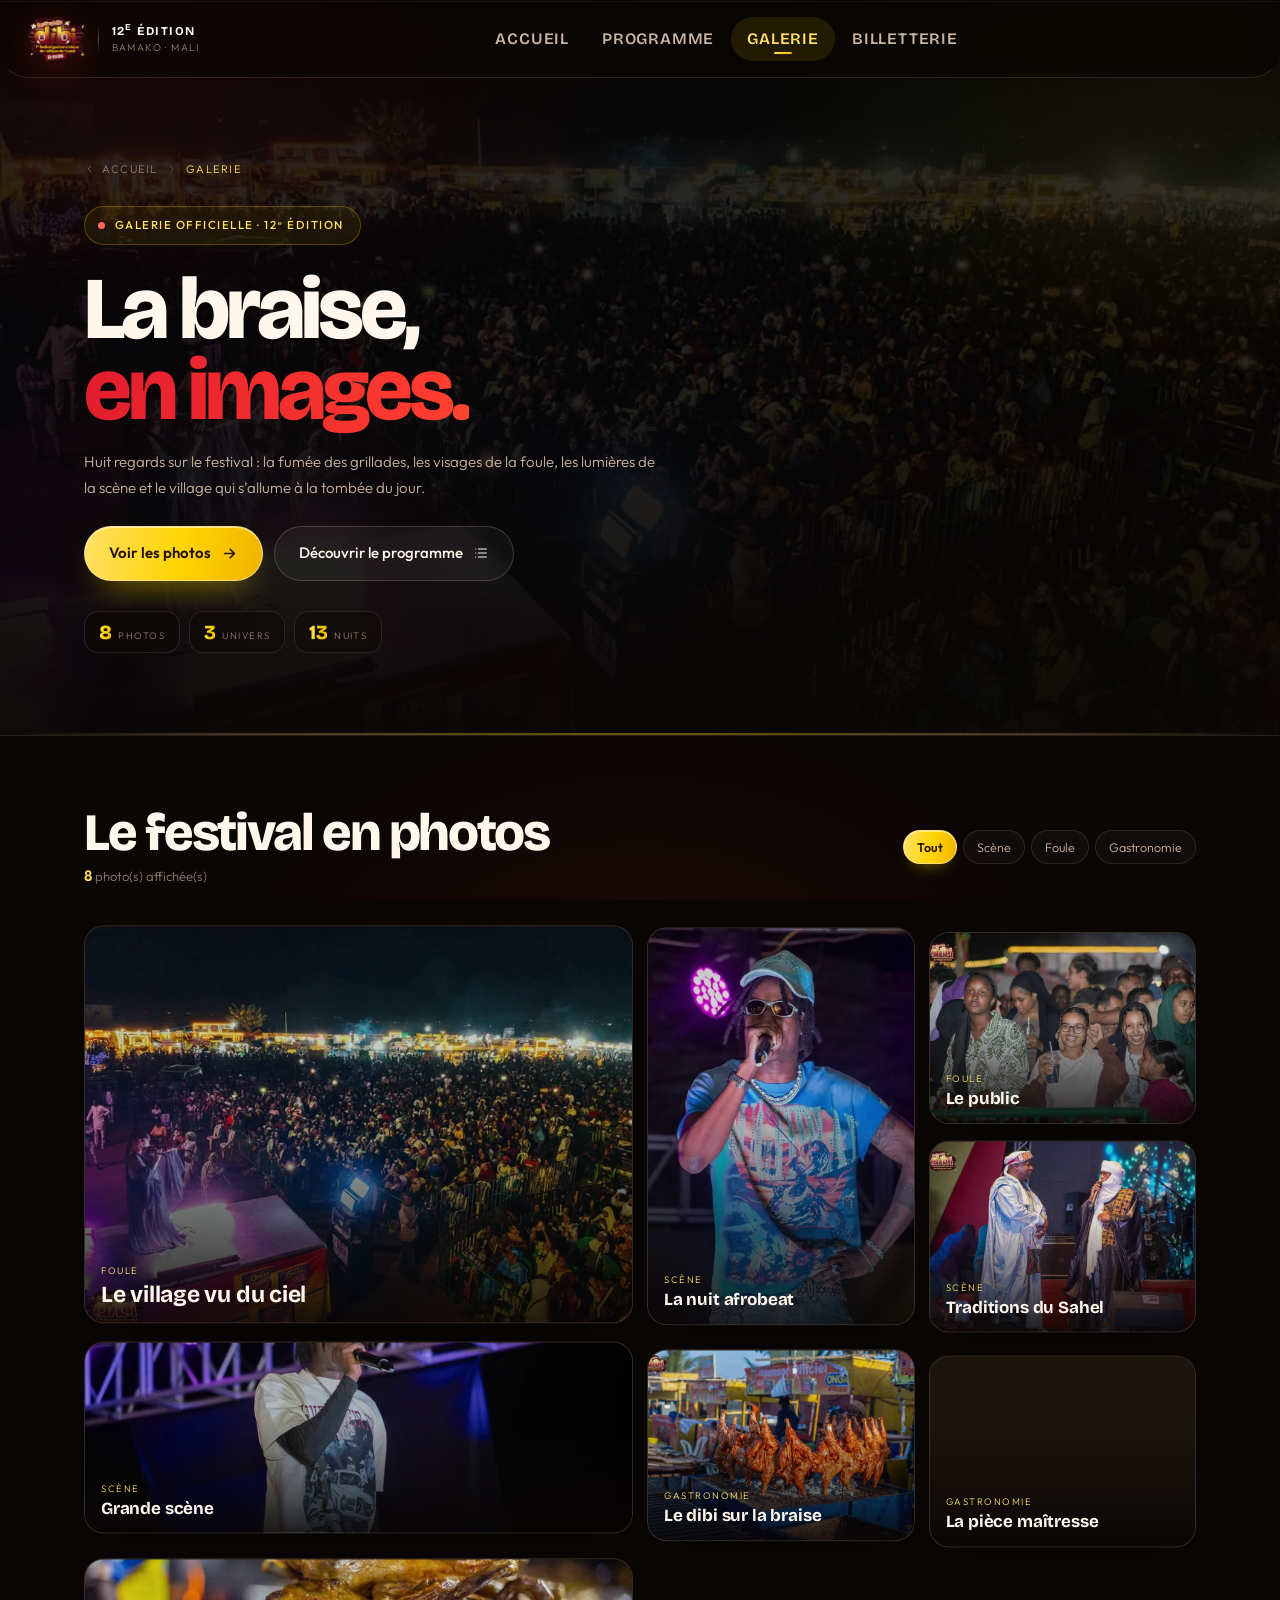
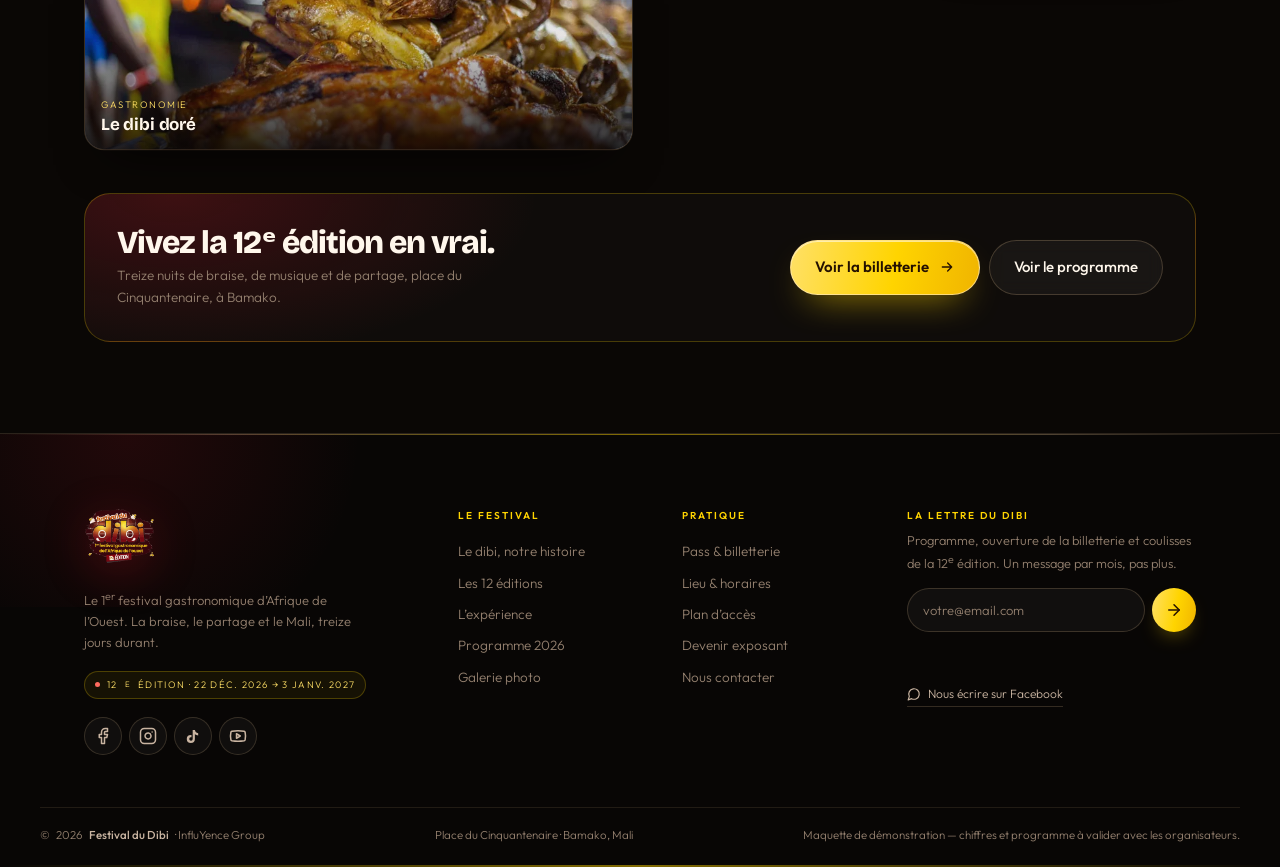
==== galerie.html @ 3b616dae "Structure a la racine pour GitHub Pages, suppression du Python et du code mort" ====
<!DOCTYPE html>
<html lang="fr">
<head>
<meta charset="utf-8">
<meta name="viewport" content="width=device-width, initial-scale=1, viewport-fit=cover">
<title>Galerie — Festival du Dibi · 12ᵉ édition</title>
<meta name="description" content="La galerie photo du Festival du Dibi : la braise, les grilladiers, la foule et les nuits de concert à Bamako.">
<meta name="theme-color" content="#0A0705">
<meta name="color-scheme" content="dark">
<meta name="apple-mobile-web-app-capable" content="yes">
<meta name="apple-mobile-web-app-status-bar-style" content="black-translucent">
<meta name="apple-mobile-web-app-title" content="Festi Dibi">

<script>document.documentElement.classList.add("js");</script>

<link rel="manifest" href="manifest.webmanifest">
<link rel="icon" href="assets/logo-mark.png" type="image/png">
<link rel="apple-touch-icon" href="assets/apple-touch-icon.png">

<meta property="og:type" content="website">
<meta property="og:title" content="Galerie — Festival du Dibi">
<meta property="og:description" content="Huit regards sur la braise, la foule et les nuits du Festival du Dibi.">
<meta property="og:image" content="assets/photos/og-festival.jpg">
<meta property="og:image:width" content="1200">
<meta property="og:image:height" content="630">
<meta name="twitter:card" content="summary_large_image">

<link rel="preconnect" href="https://fonts.googleapis.com">
<link rel="preconnect" href="https://fonts.gstatic.com" crossorigin>
<link href="https://fonts.googleapis.com/css2?family=Bricolage+Grotesque:opsz,wght@12..96,400;12..96,600;12..96,700;12..96,800&family=Outfit:wght@300;400;500;600&display=swap" rel="stylesheet">

<link rel="preload" as="image" href="assets/photos/aerial-1600.webp" imagesrcset="assets/photos/aerial-800.webp 800w, assets/photos/aerial-1600.webp 1600w" imagesizes="100vw">

<link rel="stylesheet" href="css/styles.css">
<link rel="stylesheet" href="css/header.css">
<link rel="stylesheet" href="css/pages.css">
</head>
<body>

<a class="skip" href="#galerie">Aller à la galerie</a>

<main id="contenu">

<!-- ============================== EN-TÊTE ============================== -->
<section class="page-hero" aria-labelledby="pageTitle">
  <div class="page-hero__bg" aria-hidden="true">
    <img src="assets/photos/aerial-1600.webp"
         srcset="assets/photos/aerial-800.webp 800w, assets/photos/aerial-1600.webp 1600w"
         sizes="100vw" width="1600" height="1066" alt="" fetchpriority="high" decoding="async">
  </div>

  <div class="wrap">
    <div class="page-hero__inner">
      <nav class="crumbs" aria-label="Fil d’Ariane">
        <a href="index.html">
          <svg width="12" height="12" viewBox="0 0 24 24" fill="none" aria-hidden="true"><path d="m14 6-6 6 6 6" stroke="currentColor" stroke-width="2" stroke-linecap="round" stroke-linejoin="round"/></svg>
          Accueil
        </a>
        <svg width="10" height="10" viewBox="0 0 24 24" fill="none" aria-hidden="true"><path d="m9 6 6 6-6 6" stroke="currentColor" stroke-width="2" stroke-linecap="round" stroke-linejoin="round"/></svg>
        <span aria-current="page">Galerie</span>
      </nav>

      <p class="chip" data-hero><span class="chip__dot"></span>Galerie officielle · 12ᵉ édition</p>

      <h1 class="page-title" id="pageTitle" data-hero>
        La braise,<br><span class="grad">en images.</span>
      </h1>

      <p class="page-lede" data-hero>
        Huit regards sur le festival : la fumée des grillades, les visages de la foule,
        les lumières de la scène et le village qui s’allume à la tombée du jour.
      </p>

      <div class="page-hero__actions" data-hero>
        <a class="btn btn--primary" href="#galerie">
          Voir les photos
          <svg class="arrow" width="17" height="17" viewBox="0 0 24 24" fill="none" aria-hidden="true"><path d="M5 12h14M13 6l6 6-6 6" stroke="currentColor" stroke-width="2.2" stroke-linecap="round" stroke-linejoin="round"/></svg>
        </a>
        <a class="btn btn--ghost" href="lineup.html">
          Découvrir le programme
          <svg width="16" height="16" viewBox="0 0 24 24" fill="none" aria-hidden="true"><path d="M8 6h12M8 12h12M8 18h12M4 6h.01M4 12h.01M4 18h.01" stroke="currentColor" stroke-width="1.8" stroke-linecap="round"/></svg>
        </a>
      </div>

      <div class="facts" data-hero>
        <span class="fact"><b>8</b><span>photos</span></span>
        <span class="fact"><b>3</b><span>univers</span></span>
        <span class="fact"><b>13</b><span>nuits</span></span>
      </div>
    </div>
  </div>
</section>

<!-- =============================== GALERIE ============================== -->
<section class="gallery-section" id="galerie" aria-labelledby="galleryTitle">
  <div class="wrap">
    <div class="gallery-toolbar">
      <div>
        <h2 class="h2" id="galleryTitle" style="margin-bottom:4px">Le festival en photos</h2>
        <p class="gallery-toolbar__count">
          <output data-gallery-count aria-live="polite">8</output> photo(s) affichée(s)
        </p>
      </div>

      <div class="flt__row" role="group" aria-label="Filtrer la galerie">
        <button class="fchip" type="button" data-gallery-filter="all" aria-pressed="true">Tout</button>
        <button class="fchip" type="button" data-gallery-filter="scene" aria-pressed="false">Scène</button>
        <button class="fchip" type="button" data-gallery-filter="foule" aria-pressed="false">Foule</button>
        <button class="fchip" type="button" data-gallery-filter="gastronomie" aria-pressed="false">Gastronomie</button>
      </div>
    </div>

    <div class="gallery-grid" data-stagger>

      <figure class="shot shot--big" data-gallery-item data-cat="foule" data-stagger-item>
        <button class="shot__btn" type="button" data-lightbox
                data-full="assets/photos/aerial-1600.webp"
                data-title="Le village vu du ciel" data-cat="Foule">
          <img src="assets/photos/aerial-800.webp"
               srcset="assets/photos/aerial-800.webp 800w, assets/photos/aerial-1600.webp 1600w"
               sizes="(max-width: 760px) 92vw, (max-width: 1080px) 62vw, 48vw"
               width="1600" height="1066" alt="Vue aérienne du village du Festival du Dibi, la nuit"
               loading="lazy" decoding="async">
          <span class="shot__overlay"></span>
          <span class="shot__zoom"><svg width="15" height="15" viewBox="0 0 24 24" fill="none" aria-hidden="true"><path d="M14 4h6v6M20 4l-7 7M10 20H4v-6M4 20l7-7" stroke="currentColor" stroke-width="1.8" stroke-linecap="round"/></svg></span>
          <span class="shot__cap"><span>Foule</span><b>Le village vu du ciel</b></span>
        </button>
      </figure>

      <figure class="shot shot--tall" data-gallery-item data-cat="scene" data-stagger-item>
        <button class="shot__btn" type="button" data-lightbox
                data-full="assets/photos/singer-blue-1600.webp"
                data-title="La nuit afrobeat" data-cat="Scène">
          <img src="assets/photos/singer-blue-800.webp"
               srcset="assets/photos/singer-blue-800.webp 800w, assets/photos/singer-blue-1600.webp 1600w"
               sizes="(max-width: 760px) 46vw, (max-width: 1080px) 31vw, 24vw"
               width="1600" height="1066" alt="Un chanteur sur la scène du festival, éclairage bleu"
               loading="lazy" decoding="async">
          <span class="shot__overlay"></span>
          <span class="shot__zoom"><svg width="15" height="15" viewBox="0 0 24 24" fill="none" aria-hidden="true"><path d="M14 4h6v6M20 4l-7 7M10 20H4v-6M4 20l7-7" stroke="currentColor" stroke-width="1.8" stroke-linecap="round"/></svg></span>
          <span class="shot__cap"><span>Scène</span><b>La nuit afrobeat</b></span>
        </button>
      </figure>

      <figure class="shot shot--wide" data-gallery-item data-cat="scene" data-stagger-item>
        <button class="shot__btn" type="button" data-lightbox
                data-full="assets/photos/singer-white-1600.webp"
                data-title="Grande scène" data-cat="Scène">
          <img src="assets/photos/singer-white-800.webp"
               srcset="assets/photos/singer-white-800.webp 800w, assets/photos/singer-white-1600.webp 1600w"
               sizes="(max-width: 760px) 46vw, (max-width: 1080px) 31vw, 24vw"
               width="1280" height="960" alt="Un artiste en concert sur la grande scène du festival"
               loading="lazy" decoding="async">
          <span class="shot__overlay"></span>
          <span class="shot__zoom"><svg width="15" height="15" viewBox="0 0 24 24" fill="none" aria-hidden="true"><path d="M14 4h6v6M20 4l-7 7M10 20H4v-6M4 20l7-7" stroke="currentColor" stroke-width="1.8" stroke-linecap="round"/></svg></span>
          <span class="shot__cap"><span>Scène</span><b>Grande scène</b></span>
        </button>
      </figure>

      <figure class="shot" data-gallery-item data-cat="foule" data-stagger-item>
        <button class="shot__btn" type="button" data-lightbox
                data-full="assets/photos/crowd-girls-1600.webp"
                data-title="Le public" data-cat="Foule">
          <img src="assets/photos/crowd-girls-800.webp"
               srcset="assets/photos/crowd-girls-800.webp 800w, assets/photos/crowd-girls-1600.webp 1600w"
               sizes="(max-width: 760px) 46vw, (max-width: 1080px) 31vw, 24vw"
               width="1600" height="1066" alt="Des festivalières souriantes dans la foule"
               loading="lazy" decoding="async">
          <span class="shot__overlay"></span>
          <span class="shot__zoom"><svg width="15" height="15" viewBox="0 0 24 24" fill="none" aria-hidden="true"><path d="M14 4h6v6M20 4l-7 7M10 20H4v-6M4 20l7-7" stroke="currentColor" stroke-width="1.8" stroke-linecap="round"/></svg></span>
          <span class="shot__cap"><span>Foule</span><b>Le public</b></span>
        </button>
      </figure>

      <figure class="shot" data-gallery-item data-cat="scene" data-stagger-item>
        <button class="shot__btn" type="button" data-lightbox
                data-full="assets/photos/stage-tradition-1600.webp"
                data-title="Traditions du Sahel" data-cat="Scène">
          <img src="assets/photos/stage-tradition-800.webp"
               srcset="assets/photos/stage-tradition-800.webp 800w, assets/photos/stage-tradition-1600.webp 1600w"
               sizes="(max-width: 760px) 46vw, (max-width: 1080px) 31vw, 24vw"
               width="1600" height="1066" alt="Deux hommes en tenue traditionnelle sur la scène"
               loading="lazy" decoding="async">
          <span class="shot__overlay"></span>
          <span class="shot__zoom"><svg width="15" height="15" viewBox="0 0 24 24" fill="none" aria-hidden="true"><path d="M14 4h6v6M20 4l-7 7M10 20H4v-6M4 20l7-7" stroke="currentColor" stroke-width="1.8" stroke-linecap="round"/></svg></span>
          <span class="shot__cap"><span>Scène</span><b>Traditions du Sahel</b></span>
        </button>
      </figure>

      <figure class="shot" data-gallery-item data-cat="gastronomie" data-stagger-item>
        <button class="shot__btn" type="button" data-lightbox
                data-full="assets/photos/grill-skewers-1600.webp"
                data-title="Le dibi sur la braise" data-cat="Gastronomie">
          <img src="assets/photos/grill-skewers-800.webp"
               srcset="assets/photos/grill-skewers-800.webp 800w, assets/photos/grill-skewers-1600.webp 1600w"
               sizes="(max-width: 760px) 46vw, (max-width: 1080px) 31vw, 24vw"
               width="1600" height="1066" alt="Dibi entier embroché et grillé sur la braise"
               loading="lazy" decoding="async">
          <span class="shot__overlay"></span>
          <span class="shot__zoom"><svg width="15" height="15" viewBox="0 0 24 24" fill="none" aria-hidden="true"><path d="M14 4h6v6M20 4l-7 7M10 20H4v-6M4 20l7-7" stroke="currentColor" stroke-width="1.8" stroke-linecap="round"/></svg></span>
          <span class="shot__cap"><span>Gastronomie</span><b>Le dibi sur la braise</b></span>
        </button>
      </figure>

      <figure class="shot shot--wide" data-gallery-item data-cat="gastronomie" data-stagger-item>
        <button class="shot__btn" type="button" data-lightbox
                data-full="assets/photos/grill-close-1600.webp"
                data-title="Le dibi doré" data-cat="Gastronomie">
          <img src="assets/photos/grill-close-800.webp"
               srcset="assets/photos/grill-close-800.webp 800w, assets/photos/grill-close-1600.webp 1600w"
               sizes="(max-width: 760px) 92vw, (max-width: 1080px) 62vw, 48vw"
               width="1600" height="1066" alt="Dibi grillé, doré et croustillant, découpé sur la braise"
               loading="lazy" decoding="async">
          <span class="shot__overlay"></span>
          <span class="shot__zoom"><svg width="15" height="15" viewBox="0 0 24 24" fill="none" aria-hidden="true"><path d="M14 4h6v6M20 4l-7 7M10 20H4v-6M4 20l7-7" stroke="currentColor" stroke-width="1.8" stroke-linecap="round"/></svg></span>
          <span class="shot__cap"><span>Gastronomie</span><b>Le dibi doré</b></span>
        </button>
      </figure>

      <figure class="shot" data-gallery-item data-cat="gastronomie" data-stagger-item>
        <button class="shot__btn" type="button" data-lightbox
                data-full="assets/photos/grill-stall-1600.webp"
                data-title="La pièce maîtresse" data-cat="Gastronomie">
          <img src="assets/photos/grill-stall-800.webp"
               srcset="assets/photos/grill-stall-800.webp 800w, assets/photos/grill-stall-1600.webp 1600w"
               sizes="(max-width: 760px) 46vw, (max-width: 1080px) 31vw, 24vw"
               width="1600" height="1066" alt="Une pièce de dibi décorée, présentée sous les projecteurs la nuit"
               loading="lazy" decoding="async">
          <span class="shot__overlay"></span>
          <span class="shot__zoom"><svg width="15" height="15" viewBox="0 0 24 24" fill="none" aria-hidden="true"><path d="M14 4h6v6M20 4l-7 7M10 20H4v-6M4 20l7-7" stroke="currentColor" stroke-width="1.8" stroke-linecap="round"/></svg></span>
          <span class="shot__cap"><span>Gastronomie</span><b>La pièce maîtresse</b></span>
        </button>
      </figure>

    </div>

    <div class="empty" data-gallery-empty hidden>
      <span class="empty__ico">
        <svg width="22" height="22" viewBox="0 0 24 24" fill="none" aria-hidden="true"><path d="M4 7h16v12H4V7Zm0 4 5-3 4 3 3-2 4 3" stroke="currentColor" stroke-width="1.7" stroke-linejoin="round"/><circle cx="15.5" cy="10.5" r="1" fill="currentColor"/></svg>
      </span>
      <b>Aucune photo dans cette catégorie</b>
      <p>Essayez un autre filtre pour retrouver la braise, la foule ou les grilladiers.</p>
      <button class="btn btn--outline btn--sm" type="button" data-gallery-filter="all">Tout afficher</button>
    </div>

    <div class="gallery-cta" data-reveal>
      <div>
        <h2>Vivez la 12ᵉ édition en vrai.</h2>
        <p>Treize nuits de braise, de musique et de partage, place du Cinquantenaire, à Bamako.</p>
      </div>
      <div class="gallery-cta__actions">
        <a class="btn btn--primary" href="index.html#billetterie">
          Voir la billetterie
          <svg class="arrow" width="16" height="16" viewBox="0 0 24 24" fill="none" aria-hidden="true"><path d="M5 12h14M13 6l6 6-6 6" stroke="currentColor" stroke-width="2" stroke-linecap="round" stroke-linejoin="round"/></svg>
        </a>
        <a class="btn btn--ghost" href="lineup.html">Voir le programme</a>
      </div>
    </div>
  </div>
</section>

</main>

<script src="js/vendor/motion.min.js" defer></script>
<script src="js/motion.js" defer></script>
<script src="js/header.js" defer></script>
<script src="js/gallery.js" defer></script>
<script src="js/app.js" defer></script>
</body>
</html>
---- css/styles.css ----
/* ==========================================================================
   Festi Dibi — 12e édition
   Direction artistique : braise, charbon, safran, nuit malienne.
   ========================================================================== */

:root{
  --bg:#0A0705;
  --bg-2:#0F0A07;
  --surface:#15100B;
  --surface-2:#1B140E;
  --surface-3:#241A12;

  --line:rgba(255,214,160,.12);
  --line-2:rgba(255,214,160,.20);
  --line-3:rgba(255,214,160,.34);

  --text:#FFF7EC;
  --muted:#C9B4A1;
  --muted-2:#94806F;

  --ember:#E11D2E;
  --ember-2:#FF3B30;
  --ember-3:#FF6B5E;
  --gold:#FFD400;
  --gold-2:#FFE066;
  --gold-3:#FFF2B8;
  --green:#2E8B6A;

  --grad:linear-gradient(100deg,#E11D2E 0%,#FF3B30 46%,#FFD400 100%);
  --grad-gold:linear-gradient(100deg,#FFE066 0%,#FFD400 55%,#F0B400 100%);
  --grad-line:linear-gradient(90deg,transparent,rgba(255,214,160,.32) 18%,rgba(255,212,0,.55) 50%,rgba(255,214,160,.32) 82%,transparent);
  --grad-soft:linear-gradient(135deg,rgba(225,29,46,.14),rgba(255,212,0,.05));

  --r-xs:10px;
  --r-sm:14px;
  --r-md:20px;
  --r-lg:26px;
  --r-xl:34px;

  --shadow-1:0 2px 10px rgba(0,0,0,.35);
  --shadow-2:0 22px 50px -24px rgba(0,0,0,.85);
  --shadow-3:0 46px 90px -44px rgba(0,0,0,.95);

  --ease:cubic-bezier(.22,.61,.36,1);
  --ease-out:cubic-bezier(.16,1,.3,1);
  --spring:cubic-bezier(.34,1.56,.64,1);

  --wrap:1200px;
  --header-h:78px;

  --font-display:"Bricolage Grotesque","Segoe UI",system-ui,sans-serif;
  --font-body:"Outfit","Segoe UI",system-ui,sans-serif;
}

/* ------------------------------- base ---------------------------------- */
*,*::before,*::after{box-sizing:border-box}

html{
  scroll-behavior:smooth;
  scroll-padding-top:calc(var(--header-h) + 26px);
  -webkit-text-size-adjust:100%;
}

body{
  margin:0;
  background:var(--bg);
  color:var(--text);
  font-family:var(--font-body);
  font-weight:300;
  font-size:clamp(15px,.95vw,16.5px);
  line-height:1.65;
  overflow-x:hidden;
  -webkit-font-smoothing:antialiased;
  text-rendering:optimizeLegibility;
}

body::before{
  content:"";
  position:fixed;inset:0;z-index:0;pointer-events:none;
  background:
    radial-gradient(980px 620px at 6% -10%,rgba(225,29,46,.17),transparent 62%),
    radial-gradient(820px 640px at 98% 2%,rgba(255,212,0,.09),transparent 64%),
    radial-gradient(760px 520px at 50% 112%,rgba(225,29,46,.10),transparent 60%);
}

img,svg,video{display:block;max-width:100%}
a{color:inherit;text-decoration:none}
button{font:inherit;color:inherit;border:0;background:none;cursor:pointer}
ul,ol{margin:0;padding:0;list-style:none}
p{margin:0}
figure{margin:0}
::selection{background:var(--ember);color:#fff}

:focus-visible{
  outline:2px solid var(--gold-2);
  outline-offset:3px;
  border-radius:6px;
}

.skip{
  position:absolute;left:-9999px;top:0;z-index:999;
  background:var(--gold);color:#201000;padding:12px 18px;
  border-radius:0 0 12px 0;font-weight:600;
}
.skip:focus{left:0}

.wrap{
  width:100%;max-width:var(--wrap);
  margin-inline:auto;
  padding-inline:clamp(18px,4vw,44px);
  position:relative;z-index:1;
}

.sr-only{
  position:absolute;width:1px;height:1px;padding:0;margin:-1px;
  overflow:hidden;clip:rect(0,0,0,0);white-space:nowrap;border:0;
}

/* ------------------------------ utilitaires ---------------------------- */
.eyebrow{
  display:flex;align-items:center;gap:12px;
  margin:0 0 18px;
  font-size:11.5px;letter-spacing:.22em;text-transform:uppercase;
  color:var(--gold);font-weight:500;
}
.eyebrow::before{
  content:"";width:30px;height:1px;flex:none;
  background:var(--grad);
}
.eyebrow--center{justify-content:center}
.eyebrow--center::after{
  content:"";width:30px;height:1px;flex:none;
  background:linear-gradient(270deg,#FFD400,transparent);
}

.h2{
  font-family:var(--font-display);
  font-weight:800;
  font-size:clamp(31px,4.1vw,54px);
  line-height:1.02;
  letter-spacing:-.04em;
  margin:0 0 20px;
}
.h2 .muted{color:var(--muted)}
.grad{
  background:var(--grad);
  background-size:200% 100%;
  -webkit-background-clip:text;background-clip:text;
  color:transparent;
}
.lead{
  color:var(--muted);
  font-size:clamp(15px,1.05vw,16.5px);
  max-width:58ch;
  margin:0 0 16px;
}
.lead strong{color:var(--text);font-weight:500}
.lead:last-child{margin-bottom:0}

.section{position:relative;padding:clamp(66px,8.5vw,124px) 0;z-index:1}
.section--tight{padding:clamp(36px,4.5vw,60px) 0}
.section--lazy{content-visibility:auto;contain-intrinsic-size:auto 800px}

.section__head{max-width:690px;margin-bottom:clamp(34px,4.6vw,60px)}
.section__head--center{max-width:760px;margin-inline:auto;text-align:center}
.section__head--center .lead{margin-inline:auto}
.section__head--split{
  max-width:none;
  display:grid;grid-template-columns:1.08fr .92fr;
  gap:clamp(22px,4vw,70px);
  align-items:end;
}
.section__intro{color:var(--muted);max-width:62ch;font-size:15.5px}
.section__intro--right{text-align:right;justify-self:end;max-width:44ch}

.section__topline{
  display:flex;align-items:flex-end;justify-content:space-between;
  gap:24px;flex-wrap:wrap;margin-bottom:clamp(30px,4vw,48px);
}
.section__topline .section__head{margin-bottom:0}

/* ------------------------------ boutons -------------------------------- */
.btn{
  --btn-py:14px;--btn-px:24px;
  display:inline-flex;align-items:center;justify-content:center;gap:10px;
  padding:var(--btn-py) var(--btn-px);
  min-height:46px;
  border-radius:999px;
  font-size:15px;font-weight:500;
  white-space:nowrap;
  position:relative;
  isolation:isolate;
  transition:transform .4s var(--ease),box-shadow .4s var(--ease),
             background .4s var(--ease),color .4s var(--ease),border-color .4s var(--ease);
  will-change:transform;
}
.btn svg{flex:none}
.btn--primary{
  background:var(--grad-gold);
  color:#241000;
  font-weight:600;
  border:1px solid rgba(255,233,188,.65);
  box-shadow:0 16px 36px -18px rgba(255,212,0,.85),inset 0 1px 0 rgba(255,255,255,.55);
}
.btn--primary:hover{
  transform:translateY(-2px);
  box-shadow:0 24px 48px -18px rgba(255,212,0,.9),inset 0 1px 0 rgba(255,255,255,.65);
}
.btn--primary svg{transition:transform .4s var(--ease)}
.btn--primary:hover svg.arrow{transform:translateX(4px)}

.btn--ghost{
  border:1px solid var(--line-2);
  color:var(--text);
  background:rgba(255,247,236,.045);
  backdrop-filter:blur(8px);
}
.btn--ghost:hover{
  background:rgba(255,247,236,.09);
  border-color:var(--line-3);
  transform:translateY(-2px);
}
.btn--outline{
  border:1px solid rgba(255,212,0,.38);
  color:var(--gold-2);
  background:rgba(255,212,0,.06);
}
.btn--outline:hover{background:rgba(255,212,0,.13);transform:translateY(-2px)}

.btn--sm{--btn-py:10px;--btn-px:17px;min-height:40px;font-size:14px}
.btn--lg{--btn-py:16px;--btn-px:30px;min-height:54px;font-size:16px}
.btn--block{width:100%}

/* etats sobres : plus de reflet anime */
.btn:active{transform:scale(.97)}
.btn svg{transition:transform .35s var(--ease-out)}
.btn:hover svg{transform:translateX(3px)}

.link-arrow{
  display:inline-flex;align-items:center;gap:8px;
  color:var(--gold-2);font-size:14px;font-weight:500;
  border-bottom:1px solid rgba(255,212,0,.3);
  padding-bottom:3px;
  transition:color .3s var(--ease),border-color .3s var(--ease),gap .3s var(--ease);
}
.link-arrow:hover{color:var(--gold-3);border-color:var(--gold);gap:12px}
.link-arrow svg{transition:transform .3s var(--ease)}
.link-arrow:hover svg{transform:translateX(3px)}

/* ------------------------------- chip ---------------------------------- */
.chip{
  display:inline-flex;align-items:center;gap:10px;
  padding:9px 16px 9px 13px;
  border-radius:999px;
  border:1px solid rgba(255,212,0,.26);
  background:rgba(255,212,0,.07);
  color:var(--gold-2);
  font-size:11.5px;letter-spacing:.13em;text-transform:uppercase;font-weight:500;
  margin:0 0 24px;
}
.chip__dot{
  width:7px;height:7px;border-radius:50%;background:var(--ember-3);flex:none;
  box-shadow:0 0 0 0 rgba(255,138,91,.7);
  animation:pulseDot 2.6s infinite;
}
.chip--dark{
  background:rgba(10,7,5,.55);
  border-color:rgba(255,214,160,.2);
  backdrop-filter:blur(12px);
  color:var(--text);
}

/* ================================ HERO ================================= */
.hero{
  position:relative;
  min-height:94svh;
  display:flex;align-items:center;
  padding:calc(var(--header-h) + 64px) 0 84px;
  overflow:hidden;
  isolation:isolate;
}

.hero__grid{
  position:absolute;inset:0;z-index:0;pointer-events:none;
  background-image:linear-gradient(to right,rgba(255,214,160,.05) 1px,transparent 1px);
  background-size:min(11vw,150px) 100%;
  mask-image:radial-gradient(ellipse at 48% 38%,#000 24%,transparent 74%);
  -webkit-mask-image:radial-gradient(ellipse at 48% 38%,#000 24%,transparent 74%);
  opacity:.75;
}
.hero__glow{
  position:absolute;border-radius:50%;pointer-events:none;z-index:0;
}
.hero__glow--a{
  width:620px;height:620px;left:-18%;top:-4%;
  background:radial-gradient(circle,rgba(225,29,46,.28),transparent 66%);
}
.hero__glow--b{
  width:560px;height:560px;right:-12%;bottom:-16%;
  background:radial-gradient(circle,rgba(255,212,0,.18),transparent 66%);
}
.embers{
  position:absolute;inset:0;width:100%;height:100%;
  z-index:0;pointer-events:none;opacity:.7;
}

.hero__inner{
  display:grid;
  grid-template-columns:1.02fr .98fr;
  gap:clamp(32px,5vw,72px);
  align-items:center;
}

.hero__title{
  font-family:var(--font-display);
  font-weight:800;
  font-size:clamp(48px,7.2vw,102px);
  line-height:.88;
  letter-spacing:-.055em;
  margin:0 0 26px;
}
.hero__title .line{display:block}
.hero__title .line:last-child{padding-bottom:.08em}

.hero__lede{
  max-width:46ch;
  color:var(--muted);
  font-size:clamp(15.5px,1.15vw,17.5px);
  margin:0 0 30px;
}
.hero__actions{display:flex;flex-wrap:wrap;gap:12px;margin-bottom:34px}
.hero__meta{display:flex;align-items:center;gap:22px;flex-wrap:wrap}

.countdown{display:flex;gap:8px}
.countdown__cell{
  min-width:72px;padding:11px 10px 9px;
  border:1px solid var(--line);
  border-radius:var(--r-sm);
  background:linear-gradient(180deg,rgba(255,247,236,.065),rgba(255,247,236,.012));
  text-align:center;
  box-shadow:inset 0 1px 0 rgba(255,231,188,.09);
}
.countdown__cell b{
  display:block;
  font-family:var(--font-display);
  font-size:clamp(20px,2vw,27px);
  font-weight:700;line-height:1;
  font-variant-numeric:tabular-nums;
  background:var(--grad-gold);
  -webkit-background-clip:text;background-clip:text;color:transparent;
}
.countdown__cell span{
  display:block;margin-top:6px;
  font-size:9.5px;letter-spacing:.16em;text-transform:uppercase;color:var(--muted-2);
}
.countdown__live{
  margin:0;padding:12px 18px;border-radius:var(--r-sm);
  border:1px solid rgba(255,212,0,.3);
  background:rgba(255,212,0,.08);
  color:var(--gold-2);
  font-size:12px;letter-spacing:.14em;text-transform:uppercase;
}

.hero__place{
  display:flex;align-items:center;gap:8px;
  font-size:13.5px;color:var(--muted-2);
}
.hero__place svg{color:var(--gold);flex:none}

/* --- mosaïque photo --- */
.hero__visual{
  position:relative;
  display:grid;
  grid-template-columns:1.08fr .92fr;
  grid-template-rows:1fr .78fr;
  gap:13px;
  min-height:clamp(430px,46vw,560px);
}
.frame{
  position:relative;overflow:hidden;
  border-radius:var(--r-lg);
  border:1px solid var(--line-2);
  background:var(--surface);
  box-shadow:var(--shadow-3),inset 0 1px 0 rgba(255,231,188,.12);
  isolation:isolate;
}
.frame::after{
  content:"";position:absolute;inset:0;pointer-events:none;
  background:linear-gradient(180deg,transparent 55%,rgba(6,4,3,.72));
  z-index:1;
}
.frame img{
  width:100%;height:100%;object-fit:cover;
  filter:saturate(1.04) contrast(1.03);
  transition:transform 1.4s var(--ease-out);
}
.frame:hover img{transform:scale(1.045)}
.frame--main{grid-row:1/3;grid-column:1}
.frame--a{grid-column:2;grid-row:1}
.frame--b{grid-column:2;grid-row:2}

.frame__tag{
  position:absolute;left:14px;bottom:14px;z-index:2;
  display:inline-flex;align-items:center;gap:8px;
  padding:7px 12px;border-radius:999px;
  border:1px solid rgba(255,214,160,.26);
  background:rgba(10,7,5,.62);
  backdrop-filter:blur(12px);
  font-size:10.5px;letter-spacing:.12em;text-transform:uppercase;color:var(--text);
}
.frame__tag .chip__dot{width:6px;height:6px}

.hero__edition{
  position:absolute;right:-14px;top:-16px;z-index:4;
  width:88px;height:88px;border-radius:50%;
  display:grid;place-items:center;text-align:center;
  background:radial-gradient(circle at 35% 25%,#2A1A10,#120C08);
  border:1px solid rgba(255,212,0,.42);
  box-shadow:0 18px 38px -18px rgba(0,0,0,.9),inset 0 1px 0 rgba(255,231,188,.2);
  transform:rotate(7deg);
}
.hero__edition b{
  display:block;font-family:var(--font-display);
  font-size:27px;line-height:1;font-weight:800;
  background:var(--grad-gold);
  -webkit-background-clip:text;background-clip:text;color:transparent;
}
.hero__edition span{
  display:block;font-size:8.5px;letter-spacing:.18em;text-transform:uppercase;color:var(--muted-2);
  margin-top:3px;
}

.hero__badge{
  position:absolute;z-index:3;
  display:grid;gap:1px;
  padding:11px 16px;
  border-radius:var(--r-sm);
  background:rgba(15,10,7,.78);
  border:1px solid rgba(255,214,160,.24);
  backdrop-filter:blur(14px);
  box-shadow:0 18px 40px -18px rgba(0,0,0,.92);
}
.hero__badge b{
  font-family:var(--font-display);
  font-size:18px;font-weight:700;line-height:1.1;
  background:var(--grad-gold);
  -webkit-background-clip:text;background-clip:text;color:transparent;
}
.hero__badge span{font-size:9.5px;letter-spacing:.14em;text-transform:uppercase;color:var(--muted-2)}
.hero__badge--1{left:-20px;bottom:74px}
.hero__badge--2{right:-14px;bottom:16px}

.scroll-cue{
  position:absolute;left:50%;bottom:20px;transform:translateX(-50%);
  width:22px;height:52px;border-radius:99px;
  border:1px solid var(--line-2);
  display:grid;justify-items:center;
  padding-top:9px;z-index:2;
}
.scroll-cue__line{
  width:2px;height:14px;border-radius:2px;
  background:linear-gradient(180deg,var(--gold),transparent);
  animation:cueDrop 2s var(--ease) infinite;
}

/* ============================== MARQUEE ================================ */
.marquee{
  position:relative;z-index:1;
  overflow:hidden;
  padding:14px 0;
  border-block:1px solid var(--line);
  background:linear-gradient(90deg,rgba(225,29,46,.12),rgba(255,212,0,.07),rgba(225,29,46,.12));
  mask-image:linear-gradient(90deg,transparent,#000 7%,#000 93%,transparent);
  -webkit-mask-image:linear-gradient(90deg,transparent,#000 7%,#000 93%,transparent);
}
.marquee__track{
  display:flex;align-items:center;gap:26px;width:max-content;
  animation:marquee 60s linear infinite;
}
.marquee__track span{
  font-family:var(--font-display);
  font-weight:700;font-size:clamp(14px,1.45vw,19px);
  letter-spacing:.08em;text-transform:uppercase;
  color:rgba(255,247,236,.86);white-space:nowrap;
}
.marquee__track i{color:var(--gold);font-style:normal;font-size:11px}

/* =============================== STATS ================================= */
.stats{
  display:grid;grid-template-columns:repeat(4,1fr);
  gap:1px;
  background:var(--line);
  border:1px solid var(--line);
  border-radius:var(--r-lg);
  overflow:hidden;
  box-shadow:var(--shadow-2);
}
.stat{
  position:relative;
  background:linear-gradient(180deg,var(--bg-2),var(--bg));
  padding:clamp(24px,2.8vw,36px) clamp(12px,1.6vw,22px);
  text-align:center;
  overflow:hidden;
  transition:background .5s var(--ease);
}
.stat:hover{background:linear-gradient(180deg,#17110C,var(--bg))}
.stat::after{
  content:"";position:absolute;left:0;right:0;bottom:0;height:2px;
  background:var(--grad);
  transform:scaleX(0);transform-origin:left;
  transition:transform 1s var(--ease-out);
}
.stat.is-in::after{transform:scaleX(1)}
.stat__ico{
  width:36px;height:36px;margin:0 auto 14px;border-radius:11px;
  display:grid;place-items:center;
  color:var(--gold-2);
  background:rgba(255,212,0,.09);
  border:1px solid rgba(255,212,0,.18);
}
.stat__num{
  display:block;
  font-family:var(--font-display);
  font-weight:800;
  font-size:clamp(29px,3.6vw,48px);
  line-height:1;letter-spacing:-.045em;
  background:var(--grad-gold);
  -webkit-background-clip:text;background-clip:text;color:transparent;
  font-variant-numeric:tabular-nums;
}
.stat__label{
  display:block;margin-top:10px;
  font-size:10.5px;letter-spacing:.16em;text-transform:uppercase;color:var(--muted-2);
}

/* =============================== SPLIT ================================= */
.split{
  display:grid;grid-template-columns:1.05fr .95fr;
  gap:clamp(34px,5vw,72px);
  align-items:center;
}
.split--reverse{grid-template-columns:.95fr 1.05fr}
.split--reverse .split__text{order:2}
.split--reverse .split__media{order:1}

.pillars{display:grid;gap:11px;margin-top:30px}
.pillars li{
  display:flex;gap:14px;align-items:flex-start;
  padding:15px 18px;
  border:1px solid var(--line);
  border-radius:var(--r-md);
  background:linear-gradient(120deg,rgba(255,247,236,.045),transparent);
  transition:border-color .45s var(--ease),background .45s var(--ease),transform .45s var(--ease);
}
.pillars li:hover{
  border-color:rgba(255,212,0,.32);
  background:linear-gradient(120deg,rgba(255,212,0,.09),transparent);
  transform:translateX(3px);
}
.pillars__ico{
  flex:none;width:40px;height:40px;border-radius:12px;
  display:grid;place-items:center;
  color:var(--gold-2);
  background:rgba(255,212,0,.10);
  border:1px solid rgba(255,212,0,.20);
}
.pillars b{display:block;font-weight:600;font-size:15px;margin-bottom:1px}
.pillars div span{font-size:13.5px;color:var(--muted-2)}

/* --- composition photo --- */
.photo-stack{position:relative;min-height:clamp(440px,44vw,560px)}
.photo-stack__main{
  position:absolute;inset:0 0 64px 64px;
  border-radius:var(--r-xl);
  overflow:hidden;
  border:1px solid var(--line-2);
  box-shadow:var(--shadow-3);
}
.photo-stack__main img{width:100%;height:100%;object-fit:cover;transition:transform 1.5s var(--ease-out)}
.photo-stack__main:hover img{transform:scale(1.035)}
.photo-stack__main::after{
  content:"";position:absolute;inset:0;
  background:linear-gradient(180deg,rgba(6,4,3,.05) 40%,rgba(6,4,3,.82));
}
.photo-stack__caption{
  position:static;
  margin-top:26px;
  max-width:36ch;
}
.photo-stack__caption span{
  display:block;font-size:11px;font-weight:600;letter-spacing:.2em;text-transform:uppercase;
  color:var(--gold-2);
  margin-bottom:9px;
}
.photo-stack__caption b{
  display:block;font-family:var(--font-display);
  font-size:clamp(22px,2.6vw,32px);font-weight:700;
  line-height:1.12;letter-spacing:-.025em;
  color:var(--text);
}
.photo-stack__inset{
  position:absolute;left:0;bottom:0;z-index:3;
  width:48%;aspect-ratio:4/3;
  border-radius:var(--r-lg);
  overflow:hidden;
  border:6px solid var(--bg);
  box-shadow:var(--shadow-3);
}
.photo-stack__inset img{width:100%;height:100%;object-fit:cover}
.photo-stack__badge{
  position:absolute;right:0;top:18px;z-index:4;
  display:flex;align-items:center;gap:10px;
  padding:10px 15px;border-radius:999px;
  background:rgba(12,8,6,.78);
  border:1px solid rgba(255,212,0,.34);
  backdrop-filter:blur(12px);
  font-size:11px;letter-spacing:.1em;text-transform:uppercase;
  box-shadow:var(--shadow-2);
}
.photo-stack__badge b{color:var(--gold-2);font-size:15px;letter-spacing:0}

/* =============================== EXPERIENCE ============================ */
.exp-grid{display:grid;grid-template-columns:repeat(3,1fr);gap:clamp(12px,1.4vw,18px)}
.exp{
  position:relative;
  border-radius:var(--r-lg);
  border:1px solid var(--line);
  background:linear-gradient(180deg,rgba(255,247,236,.045),rgba(255,247,236,.01));
  overflow:hidden;
  transition:transform .55s var(--ease),border-color .55s var(--ease),box-shadow .55s var(--ease);
  will-change:transform;
}
.exp:hover{
  transform:translateY(-5px);
  border-color:rgba(255,212,0,.32);
  box-shadow:0 34px 70px -34px rgba(0,0,0,.95);
}
.exp__media{position:relative;aspect-ratio:4/3;overflow:hidden;background:var(--surface-2)}
.exp__media img{
  width:100%;height:100%;object-fit:cover;
  transition:transform 1.2s var(--ease-out),filter .6s var(--ease);
  filter:saturate(.96) brightness(.9);
}
.exp:hover .exp__media img{transform:scale(1.06);filter:saturate(1.08) brightness(1)}
.exp__media::after{
  content:"";position:absolute;inset:0;
  background:linear-gradient(180deg,rgba(8,5,4,.05) 35%,rgba(8,5,4,.82));
}
.exp__ico{
  position:absolute;left:14px;top:14px;z-index:2;
  width:38px;height:38px;border-radius:12px;
  display:grid;place-items:center;
  color:var(--gold-2);
  background:rgba(10,7,5,.62);
  border:1px solid rgba(255,214,160,.26);
  backdrop-filter:blur(10px);
}
.exp__cat{
  position:absolute;left:16px;bottom:13px;z-index:2;
  font-size:10px;letter-spacing:.18em;text-transform:uppercase;color:var(--gold-2);
}
.exp__num{
  position:absolute;right:14px;top:14px;z-index:2;
  font-family:var(--font-display);font-size:11px;font-weight:600;
  letter-spacing:.14em;color:rgba(255,247,236,.55);
}
.exp__body{padding:18px 19px 21px}
.exp h3{
  font-family:var(--font-display);
  font-size:18.5px;font-weight:700;letter-spacing:-.015em;margin:0 0 6px;
}
.exp p{color:var(--muted-2);font-size:13.8px;line-height:1.58}

/* =============================== GALERIE =============================== */
.gal-grid{
  display:grid;
  grid-template-columns:repeat(4,1fr);
  grid-auto-rows:clamp(150px,16.5vw,228px);
  gap:13px;
}
.shot{
  position:relative;overflow:hidden;
  border-radius:var(--r-md);
  border:1px solid var(--line);
  background:var(--surface-2);
  box-shadow:var(--shadow-2);
}
.shot__btn{
  display:block;width:100%;height:100%;padding:0;
  position:relative;overflow:hidden;
  text-align:left;
}
.shot img{
  width:100%;height:100%;object-fit:cover;
  transition:transform 1.1s var(--ease-out),filter .5s var(--ease);
  filter:saturate(.94) brightness(.92);
}
.shot:hover img{transform:scale(1.06);filter:saturate(1.08) brightness(1)}
.shot__overlay{
  position:absolute;inset:0;
  background:linear-gradient(180deg,rgba(8,5,4,.02) 40%,rgba(8,5,4,.85));
  transition:background .5s var(--ease);
}
.shot__cap{
  position:absolute;left:16px;right:16px;bottom:14px;
  display:grid;gap:2px;
}
.shot__cap b{
  font-family:var(--font-display);
  font-size:15.5px;font-weight:700;letter-spacing:-.01em;line-height:1.2;
}
.shot__cap span{font-size:9.5px;letter-spacing:.16em;text-transform:uppercase;color:var(--gold-2)}
.shot__zoom{
  position:absolute;right:12px;top:12px;
  width:34px;height:34px;border-radius:50%;
  display:grid;place-items:center;
  background:rgba(10,7,5,.62);
  border:1px solid rgba(255,214,160,.26);
  color:var(--text);
  opacity:0;transform:translateY(-4px);
  transition:opacity .35s var(--ease),transform .35s var(--ease);
}
.shot:hover .shot__zoom{opacity:1;transform:none}
.shot--wide{grid-column:span 2}

.gal-more{display:flex;justify-content:center;margin-top:30px}

/* =============================== PROGRAMME ============================= */
.nights{display:grid;grid-template-columns:repeat(3,1fr);gap:clamp(12px,1.4vw,18px)}
.night{
  position:relative;
  padding:24px 22px 22px;
  border-radius:var(--r-lg);
  border:1px solid var(--line);
  background:linear-gradient(180deg,rgba(255,247,236,.05),rgba(255,247,236,.012));
  transition:transform .5s var(--ease),border-color .5s var(--ease),box-shadow .5s var(--ease);
  overflow:hidden;
}
.night::before{
  content:"";position:absolute;left:0;top:0;bottom:0;width:2px;
  background:var(--grad);opacity:.55;
}
.night:hover{transform:translateY(-4px);border-color:rgba(255,212,0,.3);box-shadow:var(--shadow-2)}
.night--featured{
  border-color:rgba(255,212,0,.4);
  background:linear-gradient(180deg,rgba(255,212,0,.09),rgba(225,29,46,.04));
}
.night__date{display:flex;align-items:baseline;gap:10px;margin-bottom:14px}
.night__day{
  font-family:var(--font-display);font-size:42px;font-weight:800;line-height:.85;
  letter-spacing:-.05em;
  background:var(--grad-gold);
  -webkit-background-clip:text;background-clip:text;color:transparent;
}
.night__month{font-size:10.5px;letter-spacing:.18em;text-transform:uppercase;color:var(--muted-2)}
.night__tag{
  display:inline-block;margin-bottom:10px;
  font-size:9.5px;letter-spacing:.16em;text-transform:uppercase;color:var(--gold-2);
  padding:4px 9px;border-radius:99px;border:1px solid rgba(255,212,0,.25);
  background:rgba(255,212,0,.07);
}
.night h3{
  font-family:var(--font-display);font-size:21px;font-weight:700;letter-spacing:-.02em;
  margin:0 0 7px;
}
.night p{color:var(--muted-2);font-size:13.5px;margin-bottom:15px}
.night__lineup{display:flex;flex-wrap:wrap;gap:6px;margin-bottom:16px}
.night__lineup span{
  font-size:11px;padding:4px 9px;border-radius:99px;
  border:1px solid var(--line);background:rgba(255,247,236,.035);color:var(--muted);
}
.night__foot{font-size:11.5px;color:var(--muted-2);display:flex;align-items:center;gap:7px}
.night__foot svg{color:var(--gold)}

/* =============================== BILLETTERIE =========================== */
.section--passes{
  background:
    radial-gradient(900px 460px at 50% 0%,rgba(225,29,46,.13),transparent 72%),
    var(--bg-2);
  border-block:1px solid var(--line);
}
.passes{display:grid;grid-template-columns:repeat(3,1fr);gap:clamp(12px,1.4vw,18px);align-items:stretch}
.pass{
  display:flex;flex-direction:column;
  padding:26px 22px 24px;
  border-radius:var(--r-lg);
  border:1px solid var(--line);
  background:linear-gradient(180deg,rgba(255,247,236,.045),rgba(255,247,236,.01));
  position:relative;
  transition:transform .5s var(--ease),border-color .5s var(--ease),box-shadow .5s var(--ease);
}
.pass:hover{transform:translateY(-4px);border-color:rgba(255,212,0,.32);box-shadow:var(--shadow-2)}
.pass--featured{
  border-color:rgba(255,212,0,.46);
  background:
    radial-gradient(120% 100% at 50% 0%,rgba(255,212,0,.13),transparent 60%),
    linear-gradient(180deg,#1D140C,#120C08);
  box-shadow:0 34px 70px -40px rgba(255,212,0,.4);
  transform:translateY(-8px);
}
.pass--featured:hover{transform:translateY(-11px)}
.pass__badge{
  position:absolute;right:16px;top:-11px;
  padding:4px 11px;border-radius:99px;
  background:var(--grad-gold);color:#2A1400;
  font-size:9.5px;letter-spacing:.14em;text-transform:uppercase;font-weight:700;
  box-shadow:0 8px 18px -8px rgba(255,212,0,.8);
}
.pass__name{font-size:11px;letter-spacing:.18em;text-transform:uppercase;color:var(--gold-2);margin-bottom:12px}
.pass__price{display:flex;align-items:baseline;gap:5px;margin-bottom:4px}
.pass__price b{
  font-family:var(--font-display);font-size:clamp(34px,3.8vw,46px);font-weight:800;
  line-height:1;letter-spacing:-.04em;
}
.pass__price span{font-size:12px;color:var(--muted-2);letter-spacing:.08em}
.pass__desc{font-size:12.5px;color:var(--muted-2);margin-bottom:18px}
.pass__list{display:grid;gap:8px;margin-bottom:22px;padding-top:16px;border-top:1px solid var(--line)}
.pass__list li{display:flex;align-items:flex-start;gap:8px;font-size:13px;color:var(--muted)}
.pass__list svg{flex:none;color:var(--gold);margin-top:3px}
.pass .btn{margin-top:auto}

.platform{
  margin-top:clamp(30px,4vw,46px);
  display:grid;grid-template-columns:repeat(3,1fr);gap:12px;
  padding:18px;
  border-radius:var(--r-lg);
  border:1px solid var(--line);
  background:rgba(255,247,236,.025);
}
.platform__item{display:flex;align-items:center;gap:12px;padding:6px 8px}
.platform__ico{
  flex:none;width:38px;height:38px;border-radius:11px;
  display:grid;place-items:center;color:var(--gold-2);
  background:rgba(255,212,0,.08);border:1px solid rgba(255,212,0,.18);
}
.platform__item b{display:block;font-size:13.5px;font-weight:600}
.platform__item span{display:block;font-size:11.5px;color:var(--muted-2)}

/* ============================== TIMELINE =============================== */
.section--history{
  background:linear-gradient(180deg,transparent,rgba(225,29,46,.045) 45%,transparent);
}
.timeline{position:relative;max-width:900px}
.timeline::before{
  content:"";position:absolute;left:7px;top:10px;bottom:10px;width:1px;
  background:linear-gradient(180deg,transparent,rgba(255,212,0,.5) 10%,rgba(225,29,46,.6) 62%,transparent);
}
.tl{position:relative;padding:0 0 clamp(26px,3.6vw,40px) 44px}
.tl:last-child{padding-bottom:0}
.tl__dot{
  position:absolute;left:0;top:5px;
  width:15px;height:15px;border-radius:50%;
  background:var(--bg);
  border:2px solid rgba(255,212,0,.5);
  transition:background .45s var(--ease),border-color .45s var(--ease),box-shadow .45s var(--ease);
}
.tl.is-in .tl__dot{
  background:var(--grad);
  border-color:transparent;
  box-shadow:0 0 0 6px rgba(225,29,46,.12),0 0 24px rgba(255,212,0,.55);
}
.tl__dot--now{border-style:dashed}
.tl__year{
  margin:0 0 6px;
  font-size:10.5px;letter-spacing:.2em;text-transform:uppercase;
  color:var(--gold);font-weight:500;
}
.tl__title{
  font-family:var(--font-display);
  font-size:clamp(19px,2vw,25px);font-weight:700;
  letter-spacing:-.02em;margin:0 0 7px;
}
.tl__text{color:var(--muted);max-width:60ch;font-size:14.8px}
.tl--accent .tl__title{
  background:var(--grad-gold);-webkit-background-clip:text;background-clip:text;color:transparent;
}
.timeline__note{
  margin:24px 0 0 44px;
  font-size:12px;color:var(--muted-2);font-style:italic;
}

/* ================================ INFOS ================================ */
.info-grid{display:grid;grid-template-columns:1fr 1fr;gap:11px;margin:28px 0 0}
.info-card{
  display:flex;gap:13px;align-items:flex-start;
  padding:18px;
  border:1px solid var(--line);
  border-radius:var(--r-md);
  background:linear-gradient(180deg,rgba(255,247,236,.04),transparent);
  transition:border-color .4s var(--ease),background .4s var(--ease);
}
.info-card:hover{border-color:rgba(255,212,0,.28);background:rgba(255,212,0,.05)}
.info-card__ico{
  flex:none;width:38px;height:38px;border-radius:11px;
  display:grid;place-items:center;color:var(--gold-2);
  background:rgba(255,212,0,.09);border:1px solid rgba(255,212,0,.18);
}
.info-card dt,
.info-card__label{
  font-size:9.5px;letter-spacing:.18em;text-transform:uppercase;
  color:var(--muted-2);margin-bottom:4px;
}
.info-card dd,
.info-card__value{margin:0;font-size:14px;line-height:1.45}
.infos__note{margin-top:14px;font-size:12px;color:var(--muted-2);font-style:italic}

.map{
  position:relative;
  aspect-ratio:1/1;
  border-radius:var(--r-xl);
  border:1px solid var(--line);
  overflow:hidden;
  background:
    radial-gradient(circle at 50% 46%,rgba(225,29,46,.24),transparent 62%),
    linear-gradient(160deg,#191009,#0E0906);
  display:grid;place-items:center;
  box-shadow:var(--shadow-3);
}
.map__grid{
  position:absolute;inset:0;
  background-image:
    linear-gradient(rgba(255,214,160,.07) 1px,transparent 1px),
    linear-gradient(90deg,rgba(255,214,160,.07) 1px,transparent 1px);
  background-size:36px 36px;
  mask-image:radial-gradient(circle at 50% 50%,#000 18%,transparent 74%);
  -webkit-mask-image:radial-gradient(circle at 50% 50%,#000 18%,transparent 74%);
}
.map__radar{
  position:absolute;width:70%;aspect-ratio:1;border-radius:50%;
  border:1px solid rgba(255,212,0,.12);
}
.map__radar::before,.map__radar::after{
  content:"";position:absolute;inset:18%;border-radius:50%;border:1px solid rgba(255,212,0,.1);
}
.map__radar::after{inset:36%}
.map__pin{
  position:relative;z-index:1;
  width:66px;height:66px;border-radius:50%;
  display:grid;place-items:center;
  background:var(--grad-gold);
  color:#1c0a00;
  box-shadow:0 0 0 10px rgba(225,29,46,.12),0 0 44px rgba(255,212,0,.4);
}
.map__pulse{
  position:absolute;inset:0;border-radius:50%;
  border:2px solid rgba(255,212,0,.55);
  animation:ping 2.8s var(--ease) infinite;
}
.map__label{
  position:absolute;bottom:54px;left:0;right:0;text-align:center;
  font-size:11px;letter-spacing:.18em;text-transform:uppercase;color:var(--muted);
}
.map__link{
  position:absolute;bottom:18px;left:50%;transform:translateX(-50%);
  display:inline-flex;align-items:center;gap:6px;
  padding:7px 13px;border-radius:99px;
  border:1px solid var(--line-2);background:rgba(10,7,5,.6);
  font-size:11px;color:var(--text);backdrop-filter:blur(10px);
  transition:border-color .3s var(--ease),background .3s var(--ease);
}
.map__link:hover{border-color:rgba(255,212,0,.4);background:rgba(255,212,0,.1)}

/* ================================= CTA ================================= */
.cta{
  position:relative;
  padding:clamp(60px,8vw,104px) 0;
  overflow:hidden;
  isolation:isolate;
  border-block:1px solid var(--line);
}
.cta__bg{position:absolute;inset:0;z-index:-2}
.cta__bg img{
  width:100%;height:100%;object-fit:cover;
  filter:saturate(.8) brightness(.5);
  transform:scale(1.04);
}
.cta::after{
  content:"";position:absolute;inset:0;z-index:-1;
  background:
    radial-gradient(70% 100% at 50% 0%,rgba(225,29,46,.34),transparent 66%),
    linear-gradient(180deg,rgba(10,7,5,.55),rgba(10,7,5,.82));
}
.cta__inner{position:relative;text-align:center;max-width:760px;margin-inline:auto}
.cta__logo{
  width:auto;height:74px;margin:0 auto 22px;
  filter:drop-shadow(0 16px 30px rgba(0,0,0,.55));
}
.cta__title{
  font-family:var(--font-display);
  font-weight:800;
  font-size:clamp(38px,5.5vw,72px);
  line-height:.94;letter-spacing:-.045em;
  margin:0 0 16px;
}
.cta__text{color:var(--muted);margin:0 0 28px;font-size:15.5px}
.cta__actions{display:flex;gap:12px;justify-content:center;flex-wrap:wrap}

/* ============================== LIGHTBOX =============================== */
.lb{
  position:fixed;inset:0;z-index:300;
  display:grid;place-items:center;
  padding:clamp(16px,3vw,40px);
  background:rgba(5,3,2,.93);
  backdrop-filter:blur(14px);
}
.lb[hidden]{display:none}
.lb__figure{
  position:relative;
  max-width:min(1120px,94vw);
  max-height:90vh;
  display:flex;flex-direction:column;align-items:center;gap:12px;
}
.lb__img{
  max-width:100%;max-height:78vh;
  width:auto;height:auto;
  border-radius:var(--r-md);
  border:1px solid var(--line-2);
  box-shadow:var(--shadow-3);
  background:var(--surface);
}
.lb__cap{text-align:center;max-width:70ch}
.lb__cap b{display:block;font-family:var(--font-display);font-size:17px;font-weight:700}
.lb__cap span{display:block;margin-top:2px;font-size:10px;letter-spacing:.18em;text-transform:uppercase;color:var(--gold-2)}
.lb__count{font-size:11px;color:var(--muted-2);letter-spacing:.12em}
.lb__close{
  position:absolute;right:clamp(12px,2vw,24px);top:clamp(12px,2vw,24px);
  width:44px;height:44px;border-radius:50%;
  display:grid;place-items:center;
  border:1px solid var(--line-2);background:rgba(255,247,236,.06);
  color:var(--text);
  transition:background .3s var(--ease),border-color .3s var(--ease),transform .3s var(--ease);
}
.lb__close:hover{background:rgba(225,29,46,.2);border-color:rgba(225,29,46,.5);transform:rotate(90deg)}
.lb__nav{
  position:absolute;top:50%;transform:translateY(-50%);
  width:48px;height:48px;border-radius:50%;
  display:grid;place-items:center;
  border:1px solid var(--line-2);background:rgba(255,247,236,.06);
  color:var(--text);
  transition:background .3s var(--ease),border-color .3s var(--ease);
}
.lb__nav:hover{background:rgba(255,212,0,.16);border-color:rgba(255,212,0,.45)}
.lb__prev{left:clamp(8px,2vw,24px)}
.lb__next{right:clamp(8px,2vw,24px)}
body.lb-open{overflow:hidden}

/* =============================== TO TOP ================================ */
.to-top{
  position:fixed;right:clamp(14px,2.4vw,26px);bottom:clamp(14px,2.4vw,26px);
  z-index:90;
  width:46px;height:46px;border-radius:50%;
  display:grid;place-items:center;
  border:1px solid var(--line-2);
  background:rgba(15,10,7,.82);
  color:var(--text);
  backdrop-filter:blur(12px);
  box-shadow:var(--shadow-2);
  opacity:0;transform:translateY(10px);pointer-events:none;
  transition:opacity .35s var(--ease),transform .35s var(--ease),border-color .35s var(--ease),background .35s var(--ease);
}
.to-top.is-visible{opacity:1;transform:none;pointer-events:auto}
.to-top:hover{border-color:rgba(255,212,0,.45);background:rgba(255,212,0,.12)}

/* ============================== ANIMATIONS ============================= */
html.js [data-reveal],
html.js [data-stagger-item],
html.js [data-hero]{
  opacity:0;
  transform:translate3d(0,26px,0);
}
html.js.motion-off [data-reveal],
html.js.motion-off [data-stagger-item],
html.js.motion-off [data-hero]{
  opacity:1;transform:none;
}

@keyframes spin{to{transform:rotate(360deg)}}
@keyframes gradShift{from{background-position:0% 50%}to{background-position:100% 50%}}
@keyframes marquee{from{transform:translateX(0)}to{transform:translateX(-50%)}}
@keyframes pulseDot{
  0%,100%{box-shadow:0 0 0 0 rgba(255,138,91,.6)}
  50%{box-shadow:0 0 0 7px rgba(255,138,91,0)}
}
@keyframes cueDrop{
  0%{transform:translateY(0);opacity:0}
  35%{opacity:1}
  100%{transform:translateY(20px);opacity:0}
}
@keyframes ping{
  0%{transform:scale(.85);opacity:.9}
  80%,100%{transform:scale(2.05);opacity:0}
}

/* ============================== RESPONSIVE ============================= */
@media (max-width:1080px){
  .hero__inner{grid-template-columns:1fr;gap:46px}
  .hero__visual{grid-template-columns:1fr 1fr;grid-template-rows:auto auto;min-height:0}
  .frame--main{grid-column:1/-1;grid-row:1;aspect-ratio:16/10}
  .frame--a{grid-column:1;grid-row:2;aspect-ratio:4/3}
  .frame--b{grid-column:2;grid-row:2;aspect-ratio:4/3}
  .hero__edition{right:6px;top:-14px;width:76px;height:76px}
  .hero__badge--1{left:-8px;bottom:46px}
  .hero__badge--2{right:-6px;bottom:8px}
  .split,.split--reverse{grid-template-columns:1fr}
  .split--reverse .split__text{order:1}
  .split--reverse .split__media{order:2}
  .photo-stack{max-width:560px;margin-inline:auto;width:100%}
  .exp-grid{grid-template-columns:repeat(2,1fr)}
  .nights{grid-template-columns:1fr}
  .night{display:grid;grid-template-columns:auto 1fr;gap:0 22px;align-items:start}
  .night__date{grid-row:span 4;margin:0}
  .night__tag,.night h3,.night p,.night__lineup,.night__foot{grid-column:2}
  .passes{grid-template-columns:1fr;max-width:560px;margin-inline:auto}
  .pass--featured{transform:none}
  .pass--featured:hover{transform:translateY(-4px)}
  .platform{grid-template-columns:1fr;max-width:560px;margin-inline:auto}
  .section__head--split{grid-template-columns:1fr;align-items:start}
  .section__intro--right{text-align:left;justify-self:start}
  .gal-grid{grid-template-columns:repeat(2,1fr);grid-auto-rows:clamp(150px,23vw,230px)}
  .shot--wide{grid-column:span 2}
}

@media (max-width:760px){
  .hero{padding-top:calc(var(--header-h) + 42px)}
  .hero__title{font-size:clamp(42px,12vw,70px)}
  .hero__badge{display:none}
  .hero__edition{width:68px;height:68px}
  .stats{grid-template-columns:repeat(2,1fr)}
  .exp-grid{grid-template-columns:1fr}
  .gal-grid{grid-template-columns:1fr 1fr;grid-auto-rows:150px;gap:9px}
  .shot--wide{grid-column:span 2}
  .shot__cap b{font-size:13.5px}
  .shot__cap span{font-size:8.5px}
  .shot__cap{left:11px;right:11px;bottom:10px}
  .info-grid{grid-template-columns:1fr}
  .photo-stack{min-height:430px}
  .photo-stack__main{inset:0 0 50px 34px}
  .photo-stack__inset{width:52%;border-width:4px}
  .photo-stack__badge{top:10px;font-size:10px;padding:8px 12px}
  .timeline__note{margin-left:0}
  .tl{padding-left:32px}
  .countdown{gap:6px;width:100%}
  .countdown__cell{flex:1;min-width:0;padding:10px 5px 8px}
  .hero__meta{width:100%}
  .hero__place{font-size:12.5px}
  .section__topline{align-items:flex-start}
  .night{display:block}
  .night__date{margin-bottom:14px}
}

@media (max-width:520px){
  .hero__visual{grid-template-columns:1fr 1fr;grid-template-rows:auto auto}
  .frame--main{grid-column:1/-1;grid-row:1;aspect-ratio:4/3}
  .frame--a{grid-column:1;grid-row:2;aspect-ratio:1/1}
  .frame--b{grid-column:2;grid-row:2;aspect-ratio:1/1}
  .hero__edition{right:8px;top:8px}
  .gal-grid{grid-auto-rows:130px}
  .btn{width:100%}
  .hero__actions .btn{width:auto;flex:1 1 auto}
  .cta__actions .btn{width:auto}
  .pass{padding:22px 18px}
  .platform{padding:12px}
}

@media (prefers-reduced-motion:reduce){
  html{scroll-behavior:auto}
  *,*::before,*::after{
    animation-duration:.001ms !important;
    animation-iteration-count:1 !important;
    transition-duration:.001ms !important;
  }
  html.js [data-reveal],
  html.js [data-stagger-item],
  html.js [data-hero]{opacity:1;transform:none}
}
---- css/header.css ----
/* ============================================================================
   HEADER + FOOTER DU SITE — composants partagés par toutes les pages.
   ========================================================================== */

/* ================================= HEADER ================================ */
.sh{
  position:fixed;
  inset:0 0 auto 0;
  z-index:120;
  padding:0;
  font-family:var(--font-body);
  transition:padding .5s var(--ease-out);
}

.sh.is-scrolled{padding:12px 14px 0}

.sh__bar{
  position:relative;
  display:flex;
  align-items:center;
  justify-content:space-between;
  gap:18px;
  height:var(--header-h);
  padding:0 clamp(18px,2vw,26px);
  background:rgba(10,7,5,.74);
  -webkit-backdrop-filter:blur(22px) saturate(150%);
  backdrop-filter:blur(22px) saturate(150%);
  border:1px solid transparent;
  border-bottom-color:rgba(255,214,160,.14);
  border-radius:0 0 28px 28px;
  box-shadow:inset 0 1px 0 rgba(255,231,188,.06);
  transition:height .4s var(--ease-out),
             border-radius .55s var(--ease-out),
             border-color .4s var(--ease),
             background-color .4s var(--ease),
             box-shadow .5s var(--ease);
}

/* (bande vert / or / braise retirée : plus aucun liseré coloré sur le header) */

.sh.is-scrolled .sh__bar{
  height:62px;
  border-color:rgba(255,214,160,.18);
  border-radius:999px;
  background:rgba(10,7,5,.93);
  box-shadow:0 22px 54px -28px rgba(0,0,0,.96),inset 0 1px 0 rgba(255,231,188,.08);
}

/* ------------------------------------------------------------------ marque */
.sh__brand{
  display:flex;
  align-items:center;
  gap:13px;
  flex:none;
  min-width:0;
  text-decoration:none;
}

.sh__logo{
  height:46px;
  width:auto;
  flex:none;
  filter:drop-shadow(0 8px 18px rgba(193,18,31,.35));
  transition:height .35s var(--ease),transform .5s var(--ease-out);
}
.sh.is-scrolled .sh__logo{height:40px}
.sh__brand:hover .sh__logo{transform:scale(1.04)}

.sh__sep{
  width:1px;height:26px;flex:none;
  background:linear-gradient(180deg,transparent,rgba(255,214,160,.32),transparent);
}

.sh__tagline{display:grid;gap:1px;min-width:0}
.sh__tagline b{
  font-family:var(--font-display);
  font-size:12px;font-weight:700;letter-spacing:.12em;text-transform:uppercase;
  color:var(--text);line-height:1.15;
}
.sh__tagline b sup{font-size:9px;vertical-align:super}
.sh__tagline span{
  font-size:10px;letter-spacing:.14em;text-transform:uppercase;color:var(--muted-2);
  white-space:nowrap;
}

/* ------------------------------------------------------------- navigation */
.sh__nav{display:none;align-items:center;gap:1px;margin-inline:auto}

.sh__link{
  position:relative;
  display:inline-flex;align-items:center;
  min-height:44px;
  padding:0 16px;
  border-radius:999px;
  font-family:var(--font-display);
  font-size:16px;
  font-weight:600;
  letter-spacing:.05em;
  text-transform:uppercase;
  color:var(--muted);
  white-space:nowrap;
  transition:color .25s var(--ease),
             background-color .25s var(--ease),
             transform .3s var(--spring);
}
.sh__link::after{
  content:"";position:absolute;left:50%;bottom:7px;
  width:0;height:2px;border-radius:2px;
  background:var(--grad-gold);
  transform:translateX(-50%);
  transition:width .35s var(--ease-out);
}
.sh__link:hover,.sh__link:focus-visible{
  color:var(--text);
  background:rgba(255,247,236,.06);
  transform:translateY(-1px);
}
.sh__link:hover::after{width:16px}
.sh__link:active{transform:scale(.95)}
.sh__link.is-active{color:var(--gold-2)}
.sh__link.is-active::after{width:18px}
.sh__link[aria-current="page"]{color:var(--gold-2);background:rgba(255,212,0,.10)}
.sh__link[aria-current="page"]::after{width:18px}

.sh__actions{display:flex;align-items:center;gap:9px;flex:none}

/* ------------------------------------------------------------------ burger */
.sh__burger{
  display:none;
  place-items:center;
  width:46px;height:46px;
  padding:0;
  border-radius:50%;
  border:1px solid rgba(255,214,160,.2);
  background:rgba(255,247,236,.035);
  color:var(--text);
  position:relative;
  flex:none;
  transition:border-color .25s ease,background .25s ease,transform .3s var(--spring);
}
.sh__burger:hover{
  border-color:rgba(255,212,0,.5);
  background:rgba(255,212,0,.09);
  transform:scale(1.05);
}
.sh__burger:active{transform:scale(.94)}
.sh__ico{
  grid-area:1 / 1;
  transition:transform .38s var(--spring),opacity .22s ease;
}
.sh__ico--close{opacity:0;transform:rotate(-90deg) scale(.6)}
.sh__burger[aria-expanded="true"] .sh__ico--open{opacity:0;transform:rotate(90deg) scale(.6)}
.sh__burger[aria-expanded="true"] .sh__ico--close{opacity:1;transform:none}

/* ----------------------------------------------------------- menu mobile */
.sh__mobile{
  display:flex;
  flex-direction:column;
  gap:3px;
  margin:10px 0 0;
  padding:12px;
  border-radius:28px;
  border:1px solid rgba(255,214,160,.18);
  background:rgba(10,7,5,.97);
  -webkit-backdrop-filter:blur(22px);
  backdrop-filter:blur(22px);
  box-shadow:0 30px 70px -30px rgba(0,0,0,.98);
  max-height:calc(100svh - var(--header-h) - 34px);
  overflow:auto;
}
.sh__mobile[hidden]{display:none}
.sh__mobile:not([hidden]){animation:menuIn .32s var(--ease-out)}
@keyframes menuIn{
  from{opacity:0;transform:translateY(-8px) scale(.99)}
  to{opacity:1;transform:none}
}

.sh__mlink{
  display:flex;align-items:center;justify-content:space-between;
  min-height:54px;
  padding:0 16px;
  border-radius:16px;
  font-family:var(--font-display);
  font-size:17px;font-weight:600;letter-spacing:.04em;text-transform:uppercase;
  color:var(--muted);
  transition:color .2s ease,background-color .2s ease,transform .3s var(--spring);
}
.sh__mlink::after{
  content:"›";
  font-family:var(--font-body);
  font-size:20px;color:var(--muted-2);
  transition:transform .2s ease,color .2s ease;
}
.sh__mlink:hover,.sh__mlink:focus-visible{color:var(--text);background:rgba(255,247,236,.055)}
.sh__mlink:hover::after{transform:translateX(3px);color:var(--gold-2)}
.sh__mlink[aria-current="page"]{color:var(--gold-2);background:rgba(255,212,0,.1)}
/* --------------------------------------------------------------- progress */
/* (barre de progression retirée : plus de bande colorée sous le header) */

@media (min-width:1000px){
  .sh__nav{display:flex}
  .sh__burger{display:none}
  .sh__mobile{display:none !important}
}
@media (max-width:1099px){
}
@media (max-width:999px){
  .sh__burger{display:grid}
  .sh__tagline{display:none}
}
@media (max-width:560px){
  .sh__logo{height:40px}
  .sh__sep{display:none}
  .sh.is-scrolled{padding:8px 10px 0}
  .sh__bar{padding:0 12px;gap:10px}
}

/* ================================= FOOTER ================================ */
.ft{
  position:relative;
  z-index:1;
  background:#080605;
  border-top:1px solid rgba(255,214,160,.14);
  padding:clamp(48px,6vw,74px) 0 0;
  overflow:hidden;
}
.ft::before{
  content:"";
  position:absolute;left:0;right:0;top:0;height:1px;
  background:var(--grad-line);
  opacity:.9;
}
.ft::after{
  content:"";
  position:absolute;left:-15%;top:-40%;width:50%;height:80%;
  background:radial-gradient(circle,rgba(225,29,46,.12),transparent 64%);
  pointer-events:none;
}

.ft__main{
  display:grid;
  grid-template-columns:1.45fr .78fr .78fr 1.3fr;
  gap:clamp(26px,4vw,54px);
  align-items:start;
  padding-bottom:clamp(34px,4.5vw,52px);
}

.ft__brand{min-width:0}
.ft__logo-link{display:inline-block;margin-bottom:16px}
.ft__logo{height:56px;width:auto;filter:drop-shadow(0 10px 22px rgba(193,18,31,.3))}
.ft__brand p{
  color:var(--muted-2);
  font-size:13px;
  line-height:1.6;
  max-width:30ch;
  margin-bottom:18px;
}
.ft__badge{
  display:inline-flex;align-items:center;gap:7px;
  padding:5px 10px;border-radius:99px;
  border:1px solid rgba(255,212,0,.24);
  background:rgba(255,212,0,.06);
  color:var(--gold-2);
  font-size:9.5px;letter-spacing:.14em;text-transform:uppercase;
  margin-bottom:18px;
}
.ft__badge i{width:5px;height:5px;border-radius:50%;background:var(--ember-3);font-style:normal}

.ft__social{display:flex;gap:7px;flex-wrap:wrap}
.ft__social a{
  width:38px;height:38px;border-radius:50%;
  display:grid;place-items:center;
  border:1px solid rgba(255,214,160,.16);
  background:rgba(255,247,236,.035);
  color:var(--muted);
  transition:color .3s var(--ease),border-color .3s var(--ease),background .3s var(--ease),transform .3s var(--ease);
}
.ft__social a:hover{
  color:var(--gold-2);
  border-color:rgba(255,212,0,.4);
  background:rgba(255,212,0,.09);
  transform:translateY(-2px);
}

.ft__col{display:grid;gap:9px;align-content:start}
.ft__col h3,.ft__news h3{
  margin:0 0 7px;
  font-size:10px;letter-spacing:.2em;text-transform:uppercase;
  color:var(--gold);font-weight:600;
}
.ft__col a{
  width:fit-content;
  color:var(--muted-2);
  font-size:13.5px;
  transition:color .25s var(--ease),transform .25s var(--ease);
}
.ft__col a:hover{color:var(--gold-2);transform:translateX(3px)}

.ft__news p{color:var(--muted-2);font-size:12.8px;line-height:1.55;margin-bottom:14px}
.ft__form{display:flex;gap:7px}
.ft__form input{
  flex:1;min-width:0;
  height:44px;
  padding:0 15px;
  border-radius:999px;
  border:1px solid rgba(255,214,160,.18);
  background:rgba(255,247,236,.04);
  color:var(--text);
  font:inherit;font-size:13px;
  transition:border-color .25s var(--ease),background .25s var(--ease);
}
.ft__form input::placeholder{color:var(--muted-2)}
.ft__form input:focus{outline:none;border-color:rgba(255,212,0,.55);background:rgba(255,212,0,.06)}
.ft__form.is-highlight input{animation:fieldGlow 1.6s var(--ease) 2}
.ft__form.is-done button{background:var(--grad);color:#fff}
@keyframes fieldGlow{
  0%,100%{border-color:rgba(255,214,160,.18);box-shadow:none}
  50%{border-color:rgba(255,212,0,.75);box-shadow:0 0 0 4px rgba(255,212,0,.12)}
}
.ft__form button{
  flex:none;width:44px;height:44px;border-radius:50%;
  display:grid;place-items:center;
  background:var(--grad-gold);color:#241000;
  box-shadow:0 10px 22px -12px rgba(255,212,0,.8);
  transition:transform .25s var(--ease),box-shadow .25s var(--ease);
}
.ft__form button:hover{transform:translateY(-2px);box-shadow:0 16px 28px -12px rgba(255,212,0,.9)}
.ft__msg{min-height:17px;margin-top:7px;font-size:11px;color:var(--gold-2)}
.ft__contact{
  display:inline-flex;align-items:center;gap:7px;
  margin-top:14px;
  color:var(--muted);
  font-size:12px;
  border-bottom:1px solid rgba(255,214,160,.18);
  padding-bottom:2px;
  transition:color .25s var(--ease),border-color .25s var(--ease);
}
.ft__contact:hover{color:var(--gold-2);border-color:var(--gold)}

.ft__bottom{
  display:flex;align-items:center;justify-content:space-between;
  gap:16px;flex-wrap:wrap;
  padding:18px 0 20px;
  border-top:1px solid rgba(255,214,160,.1);
  font-size:11.5px;
  color:var(--muted-2);
}
.ft__bottom p{display:flex;align-items:center;gap:6px}
.ft__bottom b{color:var(--muted);font-weight:500}
.ft__flag{
  height:2px;
  background:linear-gradient(90deg,transparent,rgba(255,212,0,.55),transparent);
  opacity:.9;
}

@media (max-width:1080px){
  .ft__main{grid-template-columns:1.3fr 1fr 1fr}
  .ft__news{grid-column:1/-1;max-width:520px}
}
@media (max-width:720px){
  .ft__main{grid-template-columns:1fr 1fr;gap:28px}
  .ft__brand{grid-column:1/-1}
  .ft__news{grid-column:1/-1;max-width:none}
  .ft__bottom{flex-direction:column;align-items:flex-start;gap:7px}
}
@media (max-width:440px){
  .ft__main{grid-template-columns:1fr}
  .ft__logo{height:50px}
}
---- css/pages.css ----
/* ============================================================================
   FESTI DIBI — styles des pages intérieures (programme + galerie)
   Chargé après styles.css : réutilise les jetons, boutons et composants.
   ========================================================================== */

[hidden],
.is-hidden{display:none !important}

/* ============================== EN-TÊTE DE PAGE ========================== */
.page-hero{
  position:relative;
  isolation:isolate;
  overflow:hidden;
  padding:calc(var(--header-h) + clamp(46px,7vw,82px)) 0 clamp(50px,6.5vw,82px);
  border-bottom:1px solid var(--line);
}
.page-hero__bg{position:absolute;inset:0;z-index:-2;background:var(--bg-2)}
.page-hero__bg img{
  width:100%;height:100%;object-fit:cover;
  filter:saturate(.7) brightness(.4) contrast(1.05);
  transform:scale(1.03);
}
.page-hero::before{
  content:"";position:absolute;inset:0;z-index:-1;
  background:
    linear-gradient(180deg,rgba(10,7,5,.72) 0%,rgba(10,7,5,.55) 38%,rgba(10,7,5,.94) 100%),
    radial-gradient(760px 420px at 12% 8%,rgba(225,29,46,.24),transparent 65%),
    radial-gradient(640px 380px at 92% 18%,rgba(255,212,0,.14),transparent 68%);
}
.page-hero::after{
  content:"";position:absolute;left:0;right:0;bottom:0;height:2px;
  background:var(--grad-line);opacity:.7;
}
.page-hero__inner{position:relative;z-index:2;max-width:920px}

.crumbs{
  display:flex;align-items:center;gap:9px;flex-wrap:wrap;
  margin-bottom:clamp(18px,2.6vw,28px);
  font-size:11px;letter-spacing:.14em;text-transform:uppercase;
  color:var(--muted-2);
}
.crumbs a{
  display:inline-flex;align-items:center;gap:6px;
  transition:color .25s var(--ease);
}
.crumbs a:hover{color:var(--gold-2)}
.crumbs svg{opacity:.6}
.crumbs [aria-current]{color:var(--gold-2)}

.page-title{
  margin:0 0 18px;
  font-family:var(--font-display);
  font-size:clamp(2.7rem,7.2vw,5.5rem);
  font-weight:800;
  line-height:.92;
  letter-spacing:-.045em;
  text-wrap:balance;
}
.page-title .grad{
  background:var(--grad);
  -webkit-background-clip:text;background-clip:text;color:transparent;
  background-size:200% 100%;
}
.page-lede{
  max-width:58ch;
  color:var(--muted);
  font-size:clamp(15px,1.15vw,17px);
  line-height:1.7;
}
.page-lede strong{color:var(--text);font-weight:500}

.page-hero__actions{display:flex;flex-wrap:wrap;gap:11px;margin-top:26px}

.facts{display:flex;flex-wrap:wrap;gap:9px;margin-top:30px}
.fact{
  display:inline-flex;align-items:baseline;gap:7px;
  padding:10px 14px;border-radius:14px;
  border:1px solid var(--line);
  background:rgba(15,10,7,.55);
  -webkit-backdrop-filter:blur(12px);backdrop-filter:blur(12px);
}
.fact b{
  font-family:var(--font-display);
  font-size:20px;font-weight:800;letter-spacing:-.03em;
  background:var(--grad-gold);
  -webkit-background-clip:text;background-clip:text;color:transparent;
  line-height:1;
}
.fact span{
  font-size:9.5px;letter-spacing:.15em;text-transform:uppercase;
  color:var(--muted-2);line-height:1.2;
}

/* égaliseur décoratif */
.eq{
  position:absolute;right:clamp(12px,4vw,60px);bottom:clamp(28px,5vw,56px);
  z-index:1;display:flex;align-items:flex-end;gap:5px;height:74px;
  opacity:.5;pointer-events:none;
}
.eq span{
  width:4px;border-radius:3px;
  background:linear-gradient(180deg,var(--gold-2),var(--ember));
  transform-origin:bottom;
}
.eq span:nth-child(1){height:36%;animation-delay:-.1s}
.eq span:nth-child(2){height:78%;animation-delay:-.5s}
.eq span:nth-child(3){height:52%;animation-delay:-.25s}
.eq span:nth-child(4){height:100%;animation-delay:-.7s}
.eq span:nth-child(5){height:64%;animation-delay:-.35s}
.eq span:nth-child(6){height:88%;animation-delay:-.9s}
.eq span:nth-child(7){height:42%;animation-delay:-.55s}

@keyframes eqPulse{
  0%{transform:scaleY(.35);opacity:.45}
  100%{transform:scaleY(1);opacity:.95}
}

/* ================================ FILTRES ================================ */
.lineup-section{position:relative;z-index:1;padding:clamp(42px,5.5vw,72px) 0 clamp(64px,8vw,110px)}

.lineup-top{
  display:flex;align-items:flex-end;justify-content:space-between;
  gap:16px;flex-wrap:wrap;margin-bottom:20px;
}
.lineup-top h2{
  margin:0 0 4px;
  font-family:var(--font-display);
  font-size:clamp(1.9rem,3.2vw,2.7rem);
  font-weight:800;letter-spacing:-.035em;line-height:1;
}
.lineup-meta{font-size:13px;color:var(--muted-2)}
.lineup-meta output{color:var(--gold-2);font-weight:600;font-size:15px}
.lineup-top__actions{display:flex;align-items:center;gap:8px;flex-wrap:wrap}
.lineup-top__actions .fchip--fav{margin-left:0}

.lineup-filters{
  position:sticky;top:calc(var(--header-h) + 10px);z-index:35;
  display:grid;gap:11px;
  margin-bottom:clamp(22px,3vw,34px);
  padding:15px 17px;
  border-radius:var(--r-md);
  border:1px solid var(--line);
  background:rgba(13,9,6,.86);
  -webkit-backdrop-filter:blur(18px) saturate(140%);
  backdrop-filter:blur(18px) saturate(140%);
  box-shadow:0 18px 42px -28px rgba(0,0,0,.92);
}

.flt{display:flex;align-items:center;gap:12px;flex-wrap:wrap}
.flt + .flt{padding-top:11px;border-top:1px solid rgba(255,214,160,.08)}
.flt__label{
  flex:none;min-width:58px;
  font-size:9.5px;letter-spacing:.17em;text-transform:uppercase;
  color:var(--muted-2);
}
.flt__row{display:flex;align-items:center;gap:6px;flex-wrap:wrap}

.fchip{
  display:inline-flex;align-items:center;justify-content:center;gap:6px;
  min-height:34px;padding:0 13px;
  border-radius:999px;
  border:1px solid var(--line);
  background:rgba(255,247,236,.025);
  color:var(--muted);
  font-size:12.5px;line-height:1;
  white-space:nowrap;
  transition:color .25s var(--ease),background .25s var(--ease),border-color .25s var(--ease),transform .25s var(--ease);
}
.fchip:hover{color:var(--text);border-color:var(--line-3);background:rgba(255,247,236,.06);transform:translateY(-1px)}
.fchip[aria-pressed="true"]{
  color:#2a1400;
  background-color:#FFD400;
  background-image:var(--grad-gold);
  border-color:rgba(255,233,188,.6);
  font-weight:600;
  box-shadow:0 8px 18px -12px rgba(255,212,0,.95),inset 0 1px 0 rgba(255,255,255,.5);
}
.fchip--fav{margin-left:auto;border-color:rgba(225,29,46,.3);color:var(--gold-2)}
.fchip--fav svg{flex:none}
.fchip--fav[aria-pressed="true"]{background-color:#E11D2E;background-image:linear-gradient(100deg,#E11D2E,#FF3B30);color:#fff;border-color:rgba(255,150,120,.55)}
.fchip__count{
  display:inline-grid;place-items:center;min-width:19px;height:19px;padding:0 5px;
  border-radius:999px;background:rgba(255,247,236,.14);font-size:10.5px;font-weight:600;
}
.fchip--fav[aria-pressed="true"] .fchip__count{background:rgba(0,0,0,.22)}

/* =============================== ARTISTES =============================== */
.artist-grid{
  display:grid;
  grid-template-columns:repeat(3,1fr);
  gap:clamp(13px,1.5vw,19px);
}

.artist{
  position:relative;
  display:flex;flex-direction:column;
  border-radius:var(--r-lg);
  border:1px solid var(--line);
  background:linear-gradient(180deg,rgba(255,247,236,.045),rgba(255,247,236,.012));
  overflow:hidden;
  box-shadow:var(--shadow-2);
  transition:transform .5s var(--ease),border-color .5s var(--ease),box-shadow .5s var(--ease);
}
.artist:hover{transform:translateY(-5px);border-color:rgba(255,212,0,.32);box-shadow:var(--shadow-3)}
.artist__media{position:relative;aspect-ratio:4/3;overflow:hidden;background:var(--surface-2)}
.artist__media img{
  width:100%;height:100%;object-fit:cover;
  filter:saturate(.85) brightness(.78) contrast(1.03);
  transition:transform 1.1s var(--ease-out),filter .5s var(--ease);
}
.artist:hover .artist__media img{transform:scale(1.055);filter:saturate(1) brightness(.9)}
.artist__shade{
  position:absolute;inset:0;
  background:
    linear-gradient(180deg,rgba(8,5,4,.06) 28%,rgba(8,5,4,.82) 100%),
    linear-gradient(135deg,rgba(225,29,46,.32),transparent 62%);
}
.artist--gold .artist__shade{background:linear-gradient(180deg,rgba(8,5,4,.06) 28%,rgba(8,5,4,.82) 100%),linear-gradient(135deg,rgba(255,212,0,.3),transparent 62%)}
.artist--green .artist__shade{background:linear-gradient(180deg,rgba(8,5,4,.06) 28%,rgba(8,5,4,.82) 100%),linear-gradient(135deg,rgba(46,139,106,.34),transparent 62%)}
.artist--plum .artist__shade{background:linear-gradient(180deg,rgba(8,5,4,.06) 28%,rgba(8,5,4,.82) 100%),linear-gradient(135deg,rgba(126,52,112,.36),transparent 62%)}

.artist__day{
  position:absolute;left:12px;top:12px;
  display:inline-flex;align-items:center;gap:6px;
  padding:5px 10px;border-radius:999px;
  border:1px solid rgba(255,214,160,.3);
  background:rgba(10,7,5,.66);
  -webkit-backdrop-filter:blur(10px);backdrop-filter:blur(10px);
  font-size:10px;font-weight:600;letter-spacing:.1em;text-transform:uppercase;
  color:var(--gold-3);
}
.artist__day i{
  width:5px;height:5px;border-radius:50%;
  background:var(--ember-3);box-shadow:0 0 0 3px rgba(255,138,91,.16);
}
.artist__scene{
  position:absolute;left:13px;bottom:12px;
  font-size:10px;letter-spacing:.15em;text-transform:uppercase;
  color:rgba(255,247,236,.78);
}
.artist__fav{
  position:absolute;right:11px;top:11px;
  display:grid;place-items:center;
  width:40px;height:40px;border-radius:50%;
  border:1px solid rgba(255,214,160,.26);
  background:rgba(10,7,5,.6);
  -webkit-backdrop-filter:blur(10px);backdrop-filter:blur(10px);
  color:var(--text);
  transition:transform .3s var(--spring),background .3s var(--ease),border-color .3s var(--ease),color .3s var(--ease);
}
.artist__fav:hover{transform:scale(1.08);border-color:rgba(255,212,0,.6);background:rgba(255,212,0,.16)}
.artist__fav svg{transition:transform .35s var(--spring)}
.artist__fav[aria-pressed="true"]{
  color:#fff;border-color:rgba(255,138,91,.7);
  background-color:#E11D2E;
  background-image:linear-gradient(135deg,#E11D2E,#FF3B30);
  box-shadow:0 10px 22px -10px rgba(225,29,46,.9);
}
.artist__fav[aria-pressed="true"] svg{transform:scale(1.08)}
.artist__fav[aria-pressed="true"] path{fill:currentColor}

.artist__body{
  display:flex;flex-direction:column;gap:4px;
  padding:16px 17px 18px;
  flex:1;
}
.artist__genre{
  font-size:9.5px;font-weight:600;letter-spacing:.18em;text-transform:uppercase;
  color:var(--gold-2);
}
.artist h3{
  margin:0;
  font-family:var(--font-display);
  font-size:clamp(1.18rem,1.5vw,1.42rem);
  font-weight:700;letter-spacing:-.02em;line-height:1.15;
}
.artist__meta{
  display:flex;align-items:center;gap:7px;
  margin-top:4px;font-size:12px;color:var(--muted-2);
}
.artist__meta svg{flex:none;color:var(--gold)}
.artist__foot{
  display:flex;align-items:center;justify-content:space-between;gap:8px;
  margin-top:14px;padding-top:12px;
  border-top:1px solid rgba(255,214,160,.1);
  font-size:10.5px;letter-spacing:.1em;text-transform:uppercase;color:var(--muted-2);
}
.artist__foot span:first-child{display:inline-flex;align-items:center;gap:6px}
.artist__foot i{width:5px;height:5px;border-radius:50%;background:var(--gold);font-style:normal;opacity:.7}
.artist.is-fav{border-color:rgba(225,29,46,.36)}

/* état vide */
.empty{
  display:grid;place-items:center;gap:9px;
  padding:clamp(40px,6vw,70px) 22px;
  border:1px dashed var(--line-2);
  border-radius:var(--r-lg);
  background:rgba(255,247,236,.018);
  text-align:center;
}
.empty__ico{
  display:grid;place-items:center;width:54px;height:54px;border-radius:50%;
  border:1px solid var(--line-2);background:rgba(255,212,0,.07);color:var(--gold-2);
  margin-bottom:4px;
}
.empty b{font-family:var(--font-display);font-size:21px;letter-spacing:-.02em}
.empty p{color:var(--muted-2);font-size:13.5px;max-width:46ch}
.empty .btn{margin-top:10px}

/* ================================ SCÈNES ================================= */
.section--venues{position:relative;z-index:1;padding:0 0 clamp(64px,8vw,110px)}
.venues{
  display:grid;grid-template-columns:repeat(3,1fr);
  gap:clamp(12px,1.5vw,18px);
}
.venue{
  position:relative;isolation:isolate;
  display:flex;flex-direction:column;justify-content:flex-end;
  min-height:clamp(250px,28vw,330px);
  padding:22px;
  border-radius:var(--r-lg);
  border:1px solid var(--line);
  overflow:hidden;
  box-shadow:var(--shadow-2);
}
.venue img{
  position:absolute;inset:0;z-index:-2;
  width:100%;height:100%;object-fit:cover;
  filter:saturate(.8) brightness(.6);
  transition:transform 1.3s var(--ease-out),filter .5s var(--ease);
}
.venue:hover img{transform:scale(1.06);filter:saturate(.95) brightness(.7)}
.venue::after{
  content:"";position:absolute;inset:0;z-index:-1;
  background:linear-gradient(180deg,rgba(8,5,4,.05) 20%,rgba(8,5,4,.9) 100%);
}
.venue__tag{
  font-size:9.5px;letter-spacing:.16em;text-transform:uppercase;color:var(--gold-2);
  margin-bottom:6px;
}
.venue h3{
  margin:0 0 4px;
  font-family:var(--font-display);font-size:23px;font-weight:700;letter-spacing:-.025em;
}
.venue p{font-size:12.5px;color:var(--muted);max-width:34ch}
.venue__times{
  display:inline-flex;align-items:center;gap:6px;margin-top:12px;
  font-size:10.5px;letter-spacing:.1em;text-transform:uppercase;color:var(--muted-2);
}
.venue__times svg{color:var(--gold)}

/* =============================== GALERIE ================================ */
.gallery-section{position:relative;z-index:1;padding:clamp(42px,5.5vw,72px) 0 clamp(64px,8vw,110px)}
.gallery-toolbar{
  display:flex;align-items:center;justify-content:space-between;
  gap:16px;flex-wrap:wrap;margin-bottom:clamp(22px,3vw,32px);
}
.gallery-toolbar__count{font-size:13px;color:var(--muted-2)}
.gallery-toolbar__count output{color:var(--gold-2);font-weight:600;font-size:15px}

.gallery-grid{
  display:grid;
  grid-auto-flow:dense;
  grid-template-columns:repeat(4,1fr);
  grid-auto-rows:clamp(148px,15vw,212px);
  gap:clamp(10px,1.1vw,14px);
}
.gallery-grid .shot{height:auto}
.gallery-grid .shot--tall{grid-row:span 2}
.gallery-grid .shot--big{grid-column:span 2;grid-row:span 2}
.gallery-grid .shot--wide{grid-column:span 2}
.gallery-grid .shot img{width:100%;height:100%}
.gallery-grid .shot__cap b{font-size:clamp(14px,1.4vw,17px)}
.gallery-grid .shot--big .shot__cap b{font-size:clamp(17px,2vw,23px)}

.gallery-cta{
  display:flex;align-items:center;justify-content:space-between;
  gap:22px;flex-wrap:wrap;
  margin-top:clamp(34px,4.5vw,52px);
  padding:clamp(22px,3vw,32px);
  border-radius:var(--r-lg);
  border:1px solid rgba(255,212,0,.24);
  background:
    radial-gradient(560px 260px at 8% 0%,rgba(225,29,46,.22),transparent 65%),
    rgba(255,247,236,.025);
}
.gallery-cta h2{
  margin:0 0 4px;
  font-family:var(--font-display);font-size:clamp(1.5rem,2.6vw,2rem);
  font-weight:800;letter-spacing:-.03em;line-height:1.05;
}
.gallery-cta p{color:var(--muted-2);font-size:13.5px;max-width:48ch}
.gallery-cta__actions{display:flex;gap:9px;flex-wrap:wrap}

/* ----------------------------- lightbox count --------------------------- */
.lb__cap .lb__count{
  margin-top:7px;
  font-size:10px;letter-spacing:.2em;text-transform:uppercase;
  color:var(--muted-2);
}
.lb__cap .lb__cat{color:var(--gold-2)}
.lb__img{-webkit-user-drag:none;user-select:none}

/* ============================== RESPONSIVE =============================== */
@media (max-width:1080px){
  .artist-grid{grid-template-columns:repeat(2,1fr)}
  .gallery-grid{grid-template-columns:repeat(3,1fr)}
}

@media (max-width:860px){
  .lineup-filters{position:relative;top:auto}
  .venues{grid-template-columns:1fr;gap:12px}
  .venue{min-height:230px}
  .eq{display:none}
}

@media (max-width:760px){
  .page-hero{padding-top:calc(var(--header-h) + 38px)}
  .page-title{font-size:clamp(2.45rem,11vw,3.6rem)}
  .page-hero__actions .btn{flex:1 1 auto;justify-content:center}
  .artist-grid{grid-template-columns:1fr}
  .flt{align-items:flex-start}
  .flt__label{min-width:100%}
  .fchip--fav{margin-left:0}
  .gallery-grid{grid-template-columns:repeat(2,1fr);grid-auto-rows:clamp(138px,24vw,190px)}
  .gallery-grid .shot--tall{grid-row:span 1}
  .gallery-cta{flex-direction:column;align-items:flex-start}
  .gallery-cta__actions{width:100%}
  .gallery-cta__actions .btn{flex:1 1 auto;justify-content:center}
  .lb__nav{width:42px;height:42px}
}

@media (max-width:480px){
  .facts{gap:7px}
  .fact{padding:8px 11px}
  .fact b{font-size:17px}
  .artist-grid{gap:11px}
  .lineup-filters{padding:13px 13px 15px}
  .fchip{font-size:12px;padding:0 11px}
  .gallery-grid{grid-auto-rows:142px}
  .gallery-grid .shot--wide{grid-column:span 2}
  .gallery-grid .shot--big{grid-column:span 2;grid-row:span 2}
  .gallery-grid .shot__cap{left:11px;right:11px;bottom:10px}
  .gallery-grid .shot__zoom{display:none}
}

@media (prefers-reduced-motion:reduce){
  .eq span{animation:none}
  .page-title .grad{animation:none}
  .artist:hover{transform:none}
  .artist:hover .artist__media img{transform:none}
  .venue:hover img{transform:none}
}
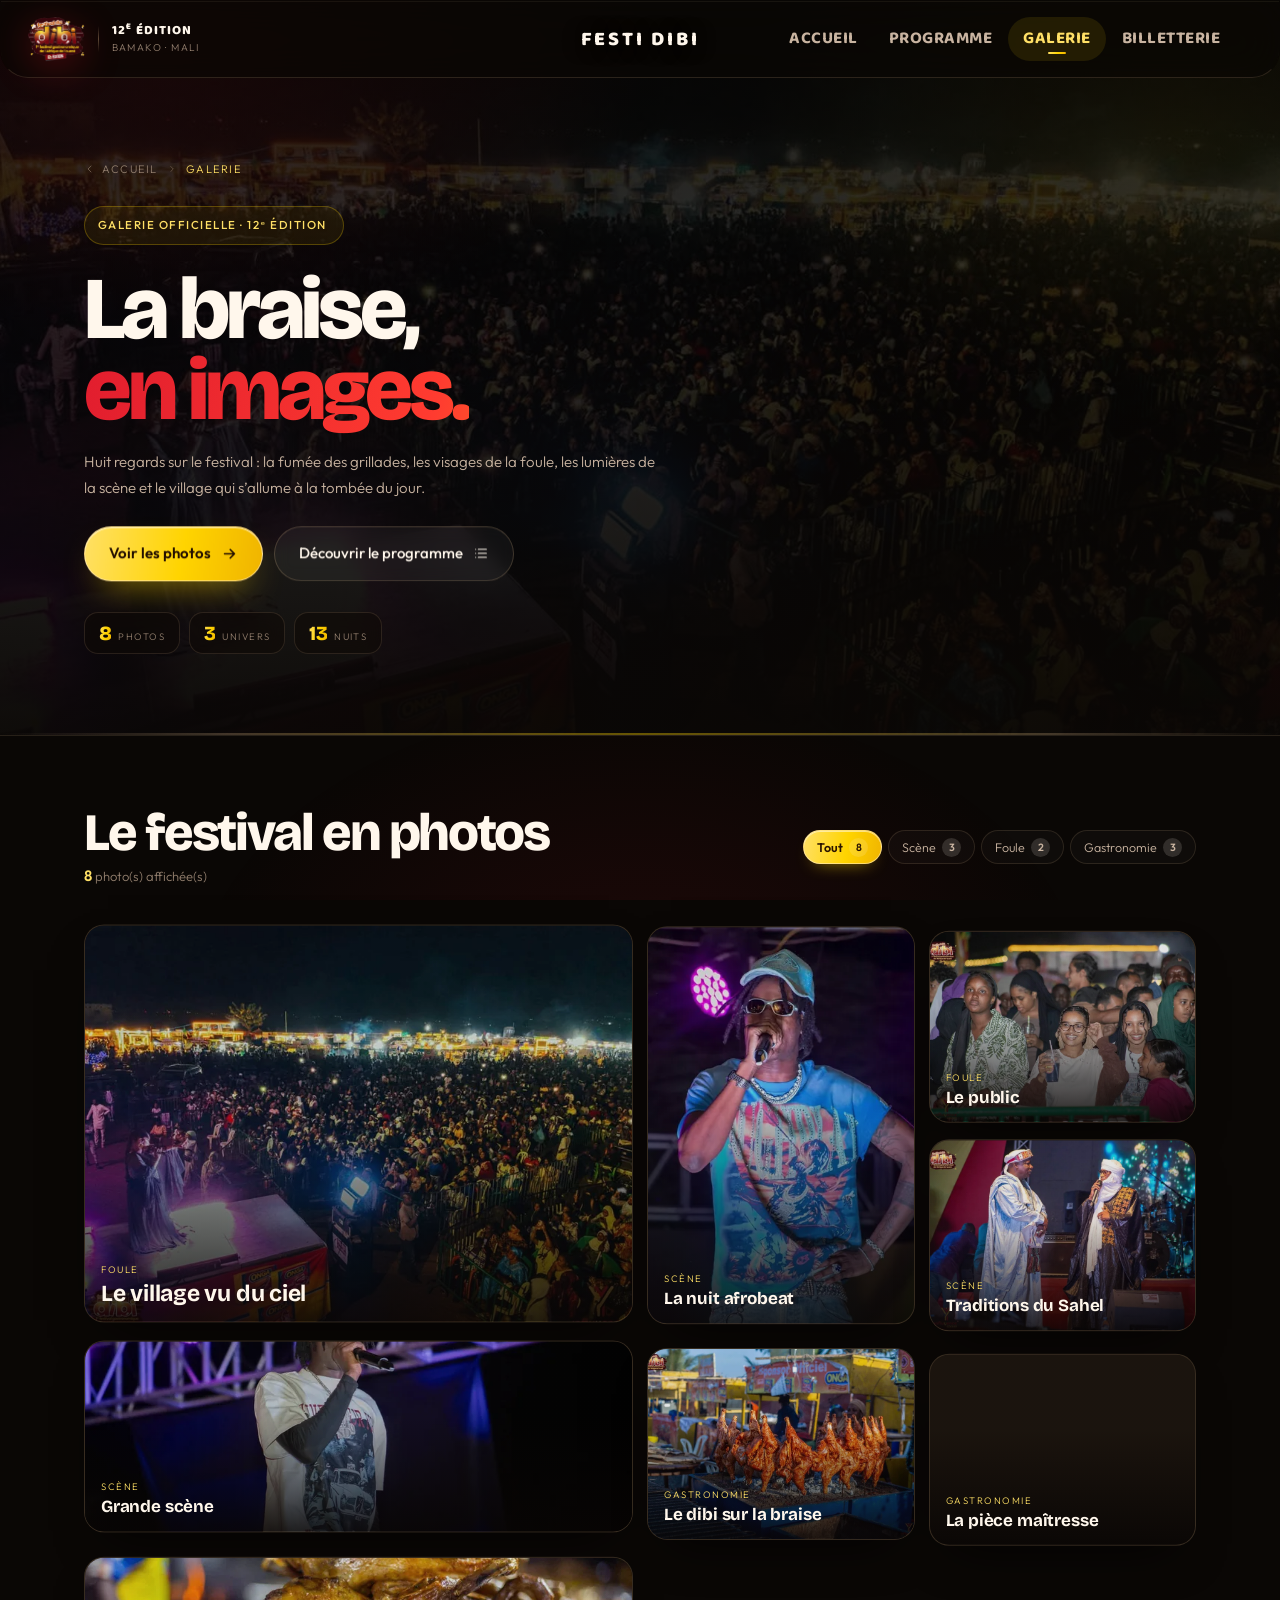
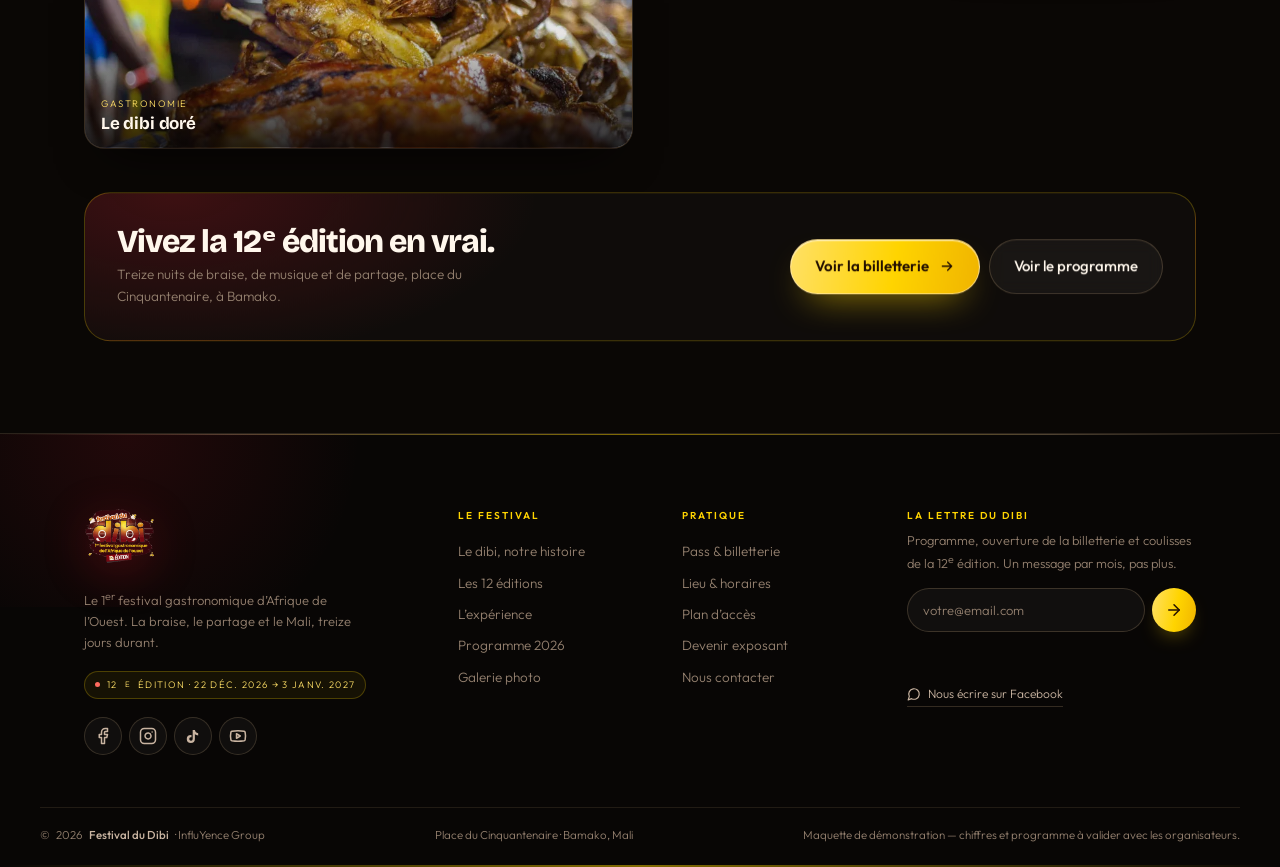
==== commit 51a2b0c1: "Header Baloo + nom centre, billet unique 2000 FCFA, bandeau informatif, icones Lucide, correctif CSS" ====
--- a/galerie.html
+++ b/galerie.html
@@ -27,7 +27,7 @@
 
 <link rel="preconnect" href="https://fonts.googleapis.com">
 <link rel="preconnect" href="https://fonts.gstatic.com" crossorigin>
-<link href="https://fonts.googleapis.com/css2?family=Bricolage+Grotesque:opsz,wght@12..96,400;12..96,600;12..96,700;12..96,800&family=Outfit:wght@300;400;500;600&display=swap" rel="stylesheet">
+<link href="https://fonts.googleapis.com/css2?family=Baloo+2:wght@600;700;800&family=Bricolage+Grotesque:opsz,wght@12..96,400;12..96,600;12..96,700;12..96,800&family=Outfit:wght@300;400;500;600&display=swap" rel="stylesheet">
 
 <link rel="preload" as="image" href="assets/photos/aerial-1600.webp" imagesrcset="assets/photos/aerial-800.webp 800w, assets/photos/aerial-1600.webp 1600w" imagesizes="100vw">
 
@@ -60,7 +60,7 @@
         <span aria-current="page">Galerie</span>
       </nav>
 
-      <p class="chip" data-hero><span class="chip__dot"></span>Galerie officielle · 12ᵉ édition</p>
+      <p class="chip" data-hero>Galerie officielle · 12ᵉ édition</p>
 
       <h1 class="page-title" id="pageTitle" data-hero>
         La braise,<br><span class="grad">en images.</span>
@@ -266,5 +266,28 @@
 <script src="js/header.js" defer></script>
 <script src="js/gallery.js" defer></script>
 <script src="js/app.js" defer></script>
+<script>
+/* compteur de photos par catégorie, ajouté aux pastilles de filtre */
+document.addEventListener("DOMContentLoaded", function () {
+  var items = document.querySelectorAll("[data-gallery-item]");
+  var chips = document.querySelectorAll("[data-gallery-filter]");
+  if (!items.length || !chips.length) return;
+  var counts = { all: items.length };
+  Array.prototype.forEach.call(items, function (i) {
+    var c = i.getAttribute("data-cat");
+    if (c) counts[c] = (counts[c] || 0) + 1;
+  });
+  Array.prototype.forEach.call(chips, function (chip) {
+    if (chip.querySelector(".fchip__n")) return;
+    var key = chip.getAttribute("data-gallery-filter");
+    var n = counts[key] || 0;
+    if (!n) return;
+    var s = document.createElement("span");
+    s.className = "fchip__count";
+    s.textContent = n;
+    chip.appendChild(s);
+  });
+});
+</script>
 </body>
 </html>
--- a/css/styles.css
+++ b/css/styles.css
@@ -258,11 +258,6 @@
   font-size:11.5px;letter-spacing:.13em;text-transform:uppercase;font-weight:500;
   margin:0 0 24px;
 }
-.chip__dot{
-  width:7px;height:7px;border-radius:50%;background:var(--ember-3);flex:none;
-  box-shadow:0 0 0 0 rgba(255,138,91,.7);
-  animation:pulseDot 2.6s infinite;
-}
 .chip--dark{
   background:rgba(10,7,5,.55);
   border-color:rgba(255,214,160,.2);
@@ -408,7 +403,6 @@
   backdrop-filter:blur(12px);
   font-size:10.5px;letter-spacing:.12em;text-transform:uppercase;color:var(--text);
 }
-.frame__tag .chip__dot{width:6px;height:6px}
 
 .hero__edition{
   position:absolute;right:-14px;top:-16px;z-index:4;
@@ -419,6 +413,7 @@
   box-shadow:0 18px 38px -18px rgba(0,0,0,.9),inset 0 1px 0 rgba(255,231,188,.2);
   transform:rotate(7deg);
 }
+
 .hero__edition b{
   display:block;font-family:var(--font-display);
   font-size:27px;line-height:1;font-weight:800;
@@ -818,6 +813,16 @@
 .pass__list li{display:flex;align-items:flex-start;gap:8px;font-size:13px;color:var(--muted)}
 .pass__list svg{flex:none;color:var(--gold);margin-top:3px}
 .pass .btn{margin-top:auto}
+
+/* billet unique */
+.ticket{max-width:560px;margin-inline:auto}
+.pass--solo{padding:clamp(30px,4vw,48px);border-radius:var(--r-xl)}
+.pass--solo .pass__name{font-size:12px}
+.pass--solo .pass__price b{font-size:clamp(54px,7.5vw,82px);line-height:.9}
+.pass--solo .pass__desc{font-size:14px;max-width:34ch;margin-inline:auto}
+.pass--solo .pass__list{gap:11px;margin-bottom:26px}
+.pass--solo .pass__list li{font-size:13.5px}
+.pass__foot{margin-top:14px;text-align:center;font-size:12px;color:var(--muted-2)}
 
 .platform{
   margin-top:clamp(30px,4vw,46px);
--- a/css/header.css
+++ b/css/header.css
@@ -46,6 +46,18 @@
   box-shadow:0 22px 54px -28px rgba(0,0,0,.96),inset 0 1px 0 rgba(255,231,188,.08);
 }
 
+/* ------------------------------------------------------------- nom centre */
+.sh__name{
+  position:absolute;left:50%;top:50%;
+  transform:translate(-50%,-50%);
+  font-family:"Baloo 2",var(--font-display),sans-serif;
+  font-weight:800;font-size:20px;letter-spacing:.14em;text-transform:uppercase;
+  color:var(--text);white-space:nowrap;pointer-events:none;
+  text-shadow:0 2px 18px rgba(0,0,0,.65);
+}
+@media (max-width:620px){ .sh__name{font-size:16px;letter-spacing:.1em} }
+@media (max-width:400px){ .sh__name{display:none} }
+
 /* ------------------------------------------------------------------ marque */
 .sh__brand{
   display:flex;
@@ -73,8 +85,8 @@
 
 .sh__tagline{display:grid;gap:1px;min-width:0}
 .sh__tagline b{
-  font-family:var(--font-display);
-  font-size:12px;font-weight:700;letter-spacing:.12em;text-transform:uppercase;
+  font-family:"Baloo 2",var(--font-display),sans-serif;
+  font-size:13px;font-weight:800;letter-spacing:.08em;text-transform:uppercase;
   color:var(--text);line-height:1.15;
 }
 .sh__tagline b sup{font-size:9px;vertical-align:super}
@@ -84,18 +96,18 @@
 }
 
 /* ------------------------------------------------------------- navigation */
-.sh__nav{display:none;align-items:center;gap:1px;margin-inline:auto}
+.sh__nav{display:none;align-items:center;gap:1px;margin-left:auto}
 
 .sh__link{
   position:relative;
   display:inline-flex;align-items:center;
   min-height:44px;
-  padding:0 16px;
+  padding:0 15px;
   border-radius:999px;
-  font-family:var(--font-display);
-  font-size:16px;
-  font-weight:600;
-  letter-spacing:.05em;
+  font-family:"Baloo 2",var(--font-display),sans-serif;
+  font-size:17px;
+  font-weight:700;
+  letter-spacing:.03em;
   text-transform:uppercase;
   color:var(--muted);
   white-space:nowrap;
@@ -180,8 +192,8 @@
   min-height:54px;
   padding:0 16px;
   border-radius:16px;
-  font-family:var(--font-display);
-  font-size:17px;font-weight:600;letter-spacing:.04em;text-transform:uppercase;
+  font-family:"Baloo 2",var(--font-display),sans-serif;
+  font-size:18px;font-weight:700;letter-spacing:.03em;text-transform:uppercase;
   color:var(--muted);
   transition:color .2s ease,background-color .2s ease,transform .3s var(--spring);
 }
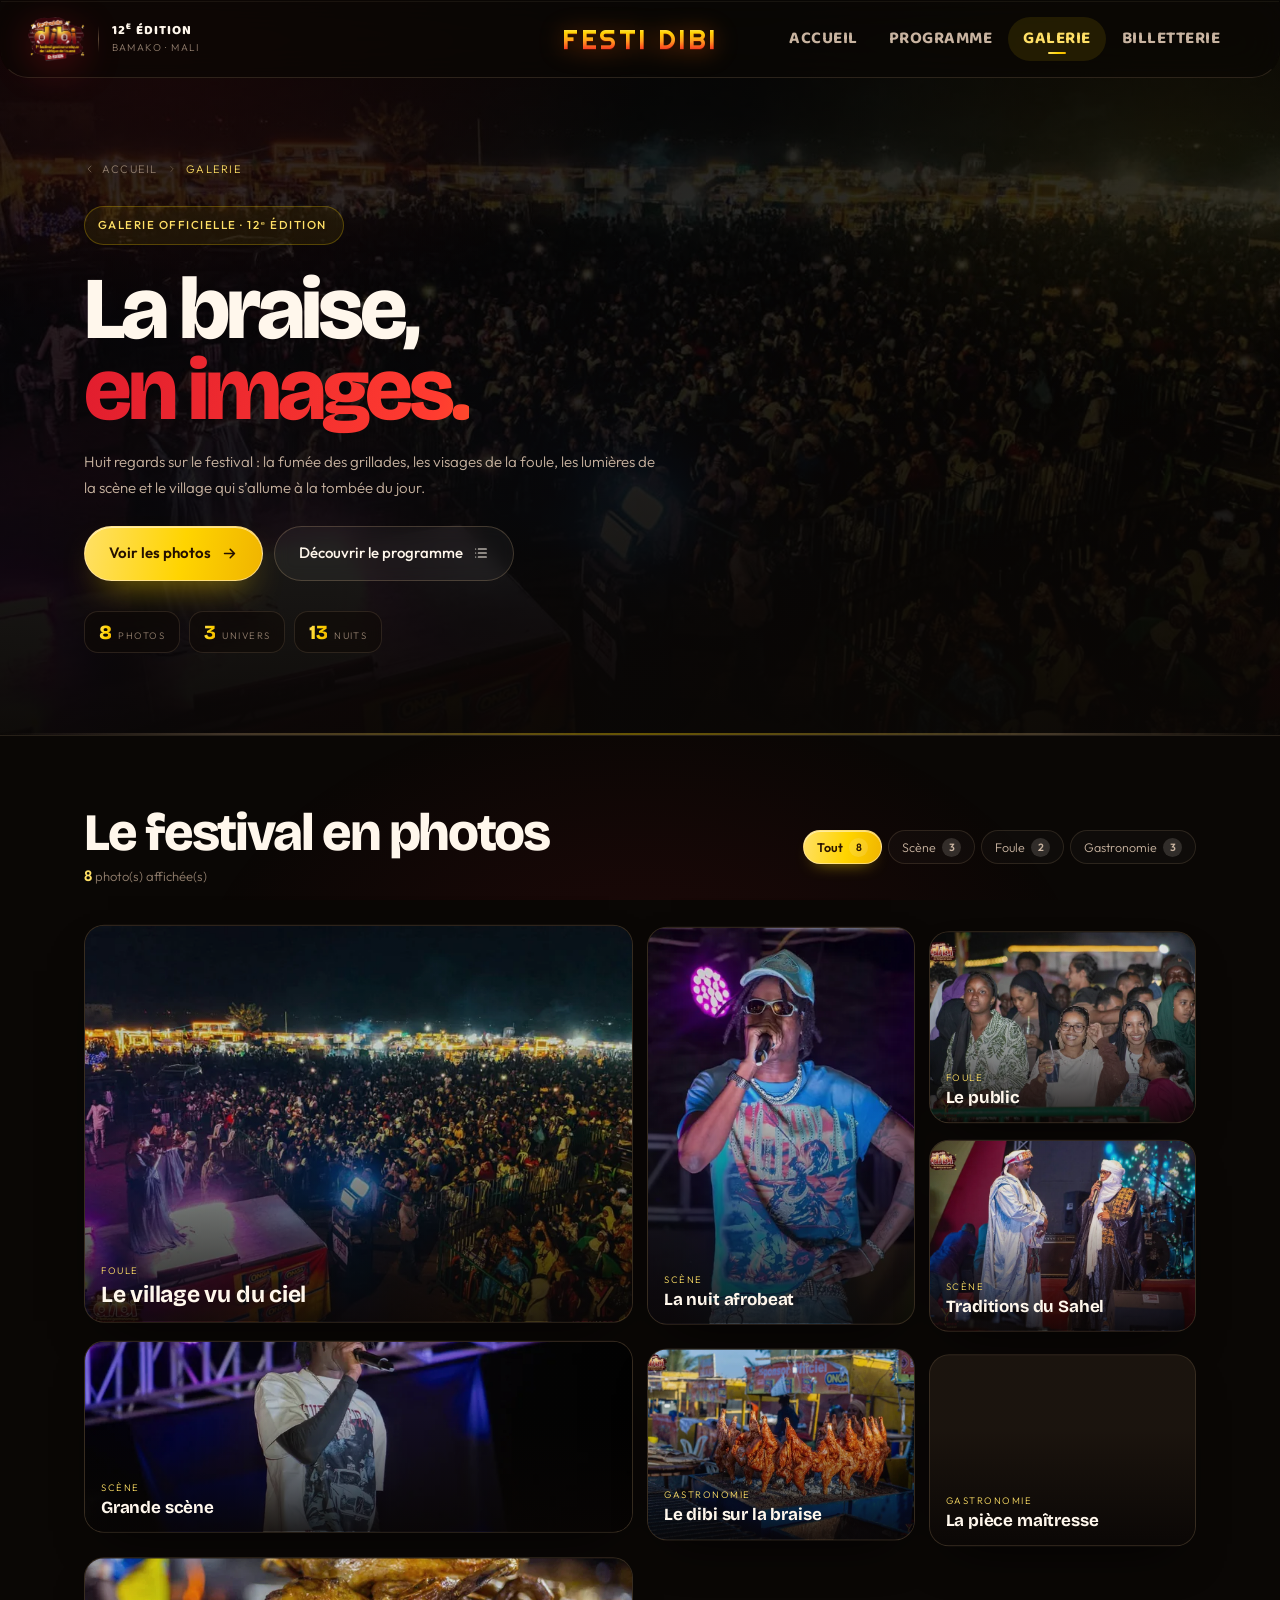
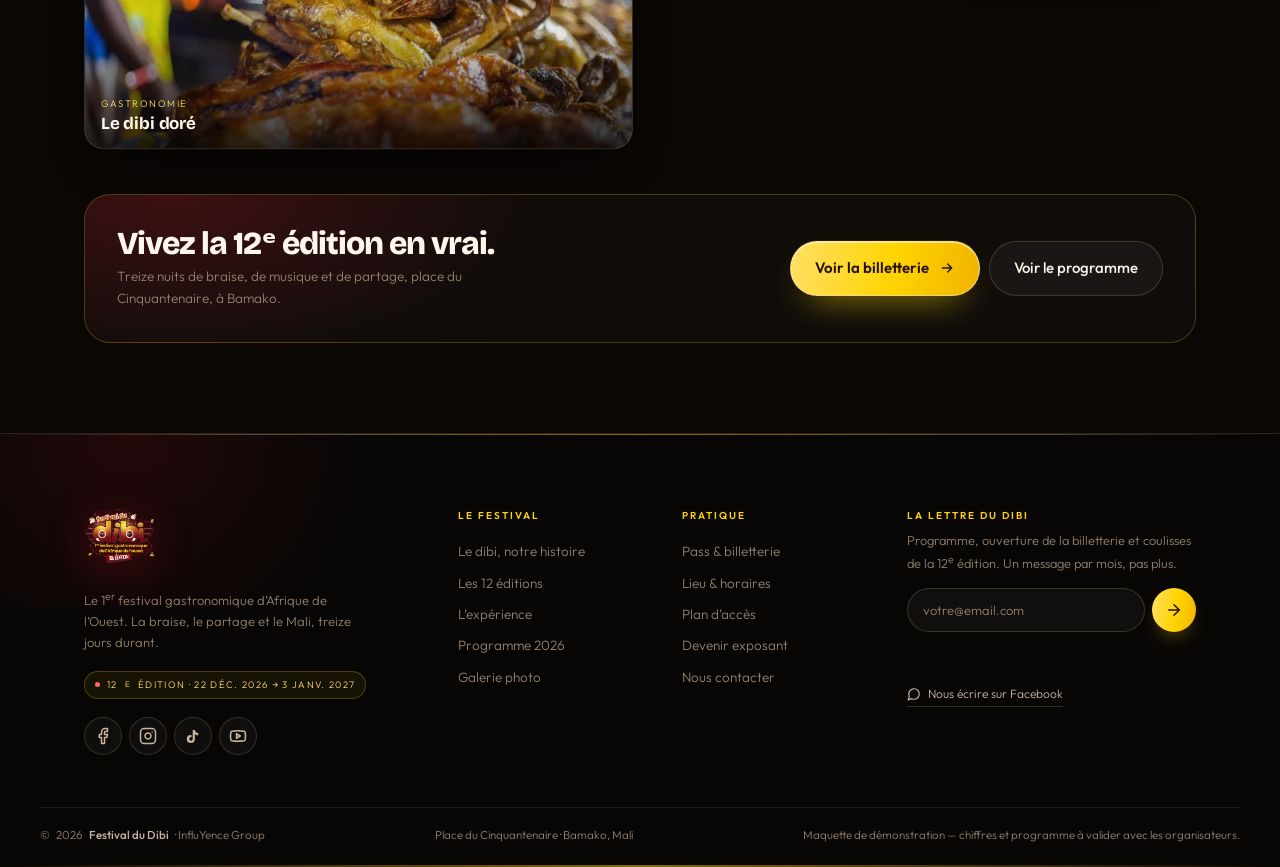
==== commit 9725567c: "FESTI DIBI : police Righteous, taille augmentee, degrade braise" ====
--- a/galerie.html
+++ b/galerie.html
@@ -27,7 +27,7 @@
 
 <link rel="preconnect" href="https://fonts.googleapis.com">
 <link rel="preconnect" href="https://fonts.gstatic.com" crossorigin>
-<link href="https://fonts.googleapis.com/css2?family=Baloo+2:wght@600;700;800&family=Bricolage+Grotesque:opsz,wght@12..96,400;12..96,600;12..96,700;12..96,800&family=Outfit:wght@300;400;500;600&display=swap" rel="stylesheet">
+<link href="https://fonts.googleapis.com/css2?family=Righteous&family=Baloo+2:wght@600;700;800&family=Bricolage+Grotesque:opsz,wght@12..96,400;12..96,600;12..96,700;12..96,800&family=Outfit:wght@300;400;500;600&display=swap" rel="stylesheet">
 
 <link rel="preload" as="image" href="assets/photos/aerial-1600.webp" imagesrcset="assets/photos/aerial-800.webp 800w, assets/photos/aerial-1600.webp 1600w" imagesizes="100vw">
 
--- a/css/header.css
+++ b/css/header.css
@@ -50,13 +50,23 @@
 .sh__name{
   position:absolute;left:50%;top:50%;
   transform:translate(-50%,-50%);
-  font-family:"Baloo 2",var(--font-display),sans-serif;
-  font-weight:800;font-size:20px;letter-spacing:.14em;text-transform:uppercase;
-  color:var(--text);white-space:nowrap;pointer-events:none;
-  text-shadow:0 2px 18px rgba(0,0,0,.65);
-}
-@media (max-width:620px){ .sh__name{font-size:16px;letter-spacing:.1em} }
+  font-family:"Righteous",var(--font-display),sans-serif;
+  font-weight:400;
+  font-size:clamp(21px,2.1vw,28px);
+  letter-spacing:.09em;
+  text-transform:uppercase;
+  line-height:1;
+  background:linear-gradient(180deg,#FFF0A8 0%,#FFD400 26%,#FF9A1F 58%,#FF5A1F 78%,#E11D2E 100%);
+  -webkit-background-clip:text;background-clip:text;
+  color:transparent;
+  -webkit-text-fill-color:transparent;
+  filter:drop-shadow(0 2px 12px rgba(255,120,0,.45)) drop-shadow(0 1px 0 rgba(120,10,0,.55));
+  white-space:nowrap;pointer-events:none;
+}
+@media (max-width:620px){ .sh__name{font-size:19px;letter-spacing:.06em} }
 @media (max-width:400px){ .sh__name{display:none} }
+/* entre 1000 et 1200 px, le menu occupe la place : on masque le nom pour éviter tout chevauchement */
+@media (min-width:1000px) and (max-width:1199px){ .sh__name{display:none} }
 
 /* ------------------------------------------------------------------ marque */
 .sh__brand{
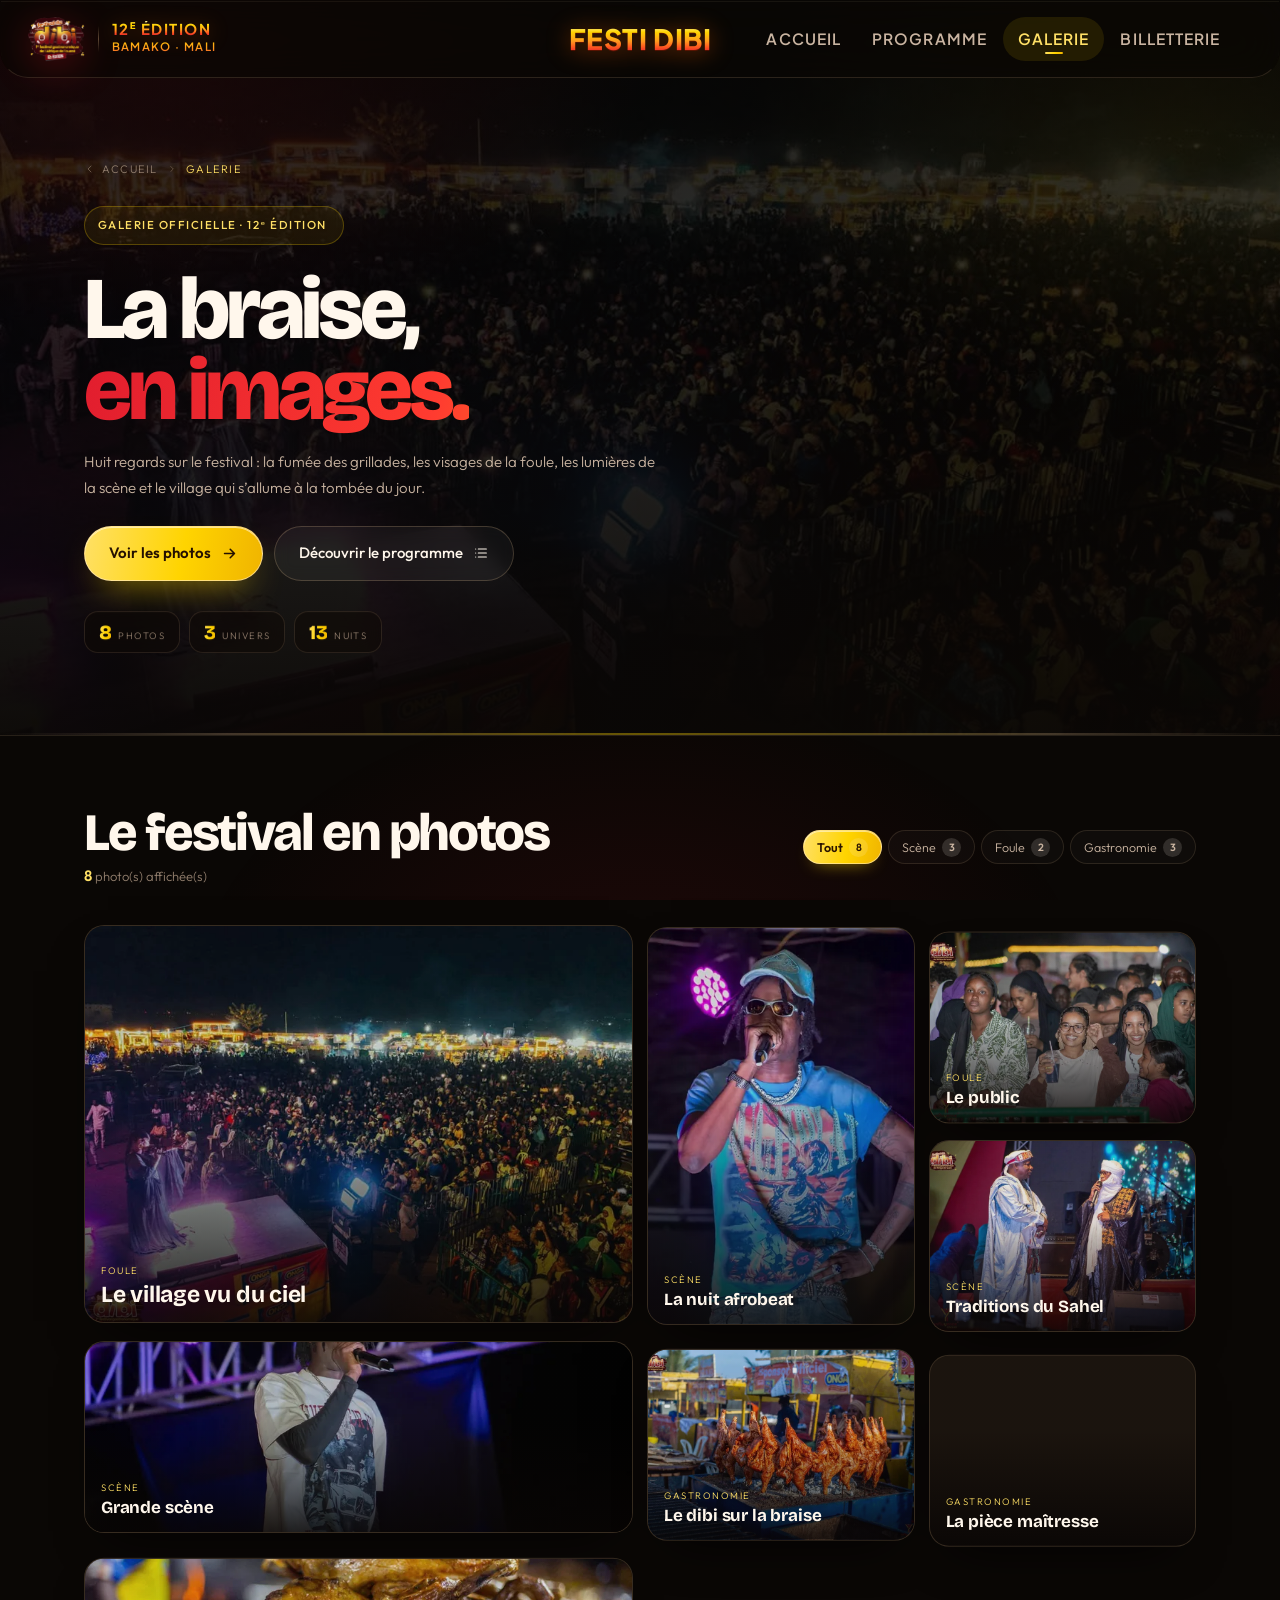
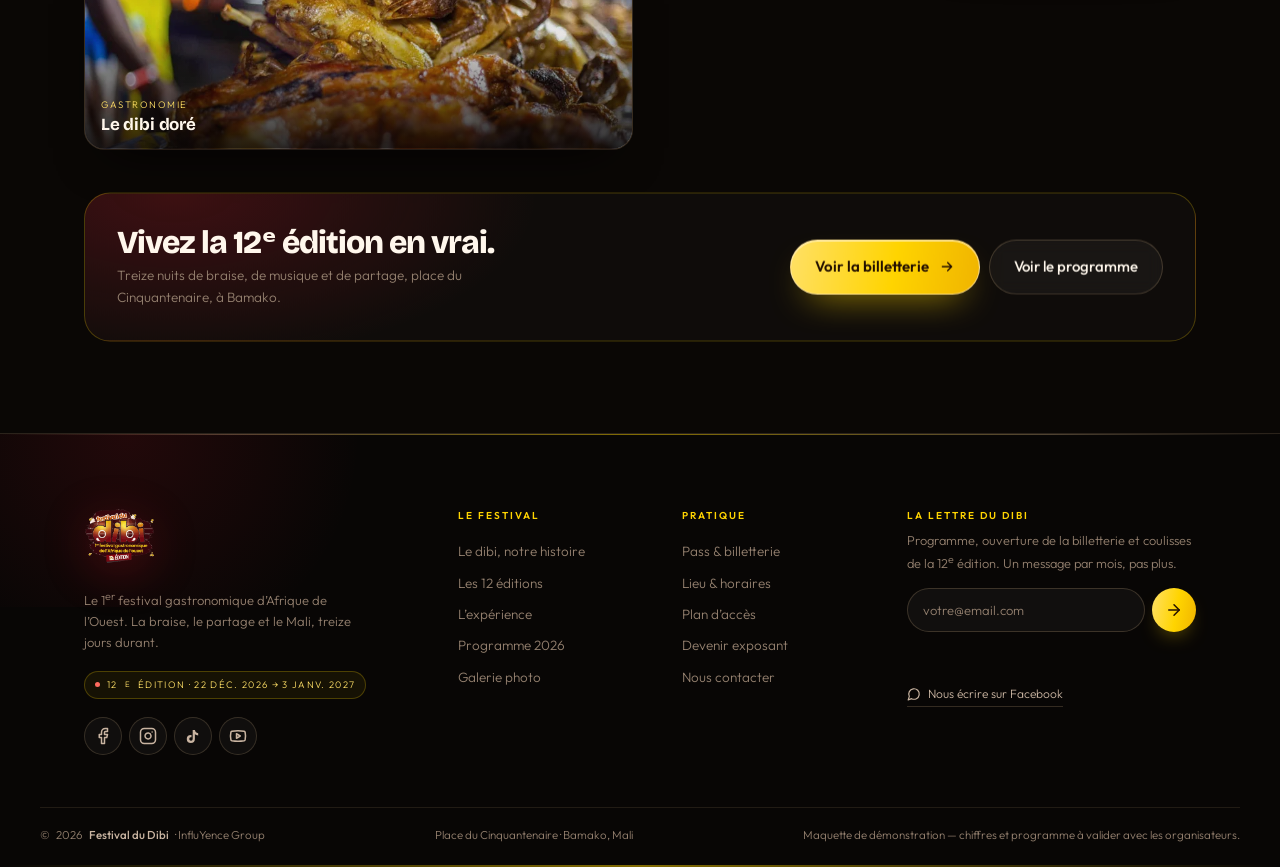
==== commit ea770c8f: "Header : Plus Jakarta Sans (nav, nom, tagline), retrait de Baloo 2 et Righteous" ====
--- a/galerie.html
+++ b/galerie.html
@@ -27,7 +27,7 @@
 
 <link rel="preconnect" href="https://fonts.googleapis.com">
 <link rel="preconnect" href="https://fonts.gstatic.com" crossorigin>
-<link href="https://fonts.googleapis.com/css2?family=Righteous&family=Baloo+2:wght@600;700;800&family=Bricolage+Grotesque:opsz,wght@12..96,400;12..96,600;12..96,700;12..96,800&family=Outfit:wght@300;400;500;600&display=swap" rel="stylesheet">
+<link href="https://fonts.googleapis.com/css2?family=Plus+Jakarta+Sans:wght@500;600;700;800&family=Bricolage+Grotesque:opsz,wght@12..96,400;12..96,600;12..96,700;12..96,800&family=Outfit:wght@300;400;500;600&display=swap" rel="stylesheet">
 
 <link rel="preload" as="image" href="assets/photos/aerial-1600.webp" imagesrcset="assets/photos/aerial-800.webp 800w, assets/photos/aerial-1600.webp 1600w" imagesizes="100vw">
 
--- a/css/styles.css
+++ b/css/styles.css
@@ -824,22 +824,6 @@
 .pass--solo .pass__list li{font-size:13.5px}
 .pass__foot{margin-top:14px;text-align:center;font-size:12px;color:var(--muted-2)}
 
-.platform{
-  margin-top:clamp(30px,4vw,46px);
-  display:grid;grid-template-columns:repeat(3,1fr);gap:12px;
-  padding:18px;
-  border-radius:var(--r-lg);
-  border:1px solid var(--line);
-  background:rgba(255,247,236,.025);
-}
-.platform__item{display:flex;align-items:center;gap:12px;padding:6px 8px}
-.platform__ico{
-  flex:none;width:38px;height:38px;border-radius:11px;
-  display:grid;place-items:center;color:var(--gold-2);
-  background:rgba(255,212,0,.08);border:1px solid rgba(255,212,0,.18);
-}
-.platform__item b{display:block;font-size:13.5px;font-weight:600}
-.platform__item span{display:block;font-size:11.5px;color:var(--muted-2)}
 
 /* ============================== TIMELINE =============================== */
 .section--history{
@@ -1118,7 +1102,6 @@
   .passes{grid-template-columns:1fr;max-width:560px;margin-inline:auto}
   .pass--featured{transform:none}
   .pass--featured:hover{transform:translateY(-4px)}
-  .platform{grid-template-columns:1fr;max-width:560px;margin-inline:auto}
   .section__head--split{grid-template-columns:1fr;align-items:start}
   .section__intro--right{text-align:left;justify-self:start}
   .gal-grid{grid-template-columns:repeat(2,1fr);grid-auto-rows:clamp(150px,23vw,230px)}
@@ -1164,7 +1147,6 @@
   .hero__actions .btn{width:auto;flex:1 1 auto}
   .cta__actions .btn{width:auto}
   .pass{padding:22px 18px}
-  .platform{padding:12px}
 }
 
 @media (prefers-reduced-motion:reduce){
--- a/css/header.css
+++ b/css/header.css
@@ -50,10 +50,10 @@
 .sh__name{
   position:absolute;left:50%;top:50%;
   transform:translate(-50%,-50%);
-  font-family:"Righteous",var(--font-display),sans-serif;
-  font-weight:400;
-  font-size:clamp(21px,2.1vw,28px);
-  letter-spacing:.09em;
+  font-family:"Plus Jakarta Sans",var(--font-display),sans-serif;
+  font-weight:800;
+  font-size:clamp(22px,2.2vw,30px);
+  letter-spacing:.02em;
   text-transform:uppercase;
   line-height:1;
   background:linear-gradient(180deg,#FFF0A8 0%,#FFD400 26%,#FF9A1F 58%,#FF5A1F 78%,#E11D2E 100%);
@@ -93,15 +93,23 @@
   background:linear-gradient(180deg,transparent,rgba(255,214,160,.32),transparent);
 }
 
-.sh__tagline{display:grid;gap:1px;min-width:0}
+.sh__tagline{display:grid;gap:2px;min-width:0}
 .sh__tagline b{
-  font-family:"Baloo 2",var(--font-display),sans-serif;
-  font-size:13px;font-weight:800;letter-spacing:.08em;text-transform:uppercase;
-  color:var(--text);line-height:1.15;
-}
-.sh__tagline b sup{font-size:9px;vertical-align:super}
+  font-family:"Plus Jakarta Sans",var(--font-display),sans-serif;
+  font-size:15px;font-weight:700;letter-spacing:.1em;text-transform:uppercase;
+  line-height:1.05;
+  background:linear-gradient(180deg,#FFF0A8 0%,#FFD400 26%,#FF9A1F 58%,#FF5A1F 78%,#E11D2E 100%);
+  -webkit-background-clip:text;background-clip:text;
+  color:transparent;-webkit-text-fill-color:transparent;
+  filter:drop-shadow(0 2px 10px rgba(255,120,0,.4));
+}
+.sh__tagline b sup{font-size:9px;vertical-align:super;-webkit-text-fill-color:#FFD400;color:#FFD400}
 .sh__tagline span{
-  font-size:10px;letter-spacing:.14em;text-transform:uppercase;color:var(--muted-2);
+  font-family:"Plus Jakarta Sans",var(--font-display),sans-serif;
+  font-size:11.5px;font-weight:600;letter-spacing:.12em;text-transform:uppercase;
+  background:linear-gradient(180deg,#FFD400 0%,#FF9A1F 55%,#E11D2E 100%);
+  -webkit-background-clip:text;background-clip:text;
+  color:transparent;-webkit-text-fill-color:transparent;
   white-space:nowrap;
 }
 
@@ -114,10 +122,10 @@
   min-height:44px;
   padding:0 15px;
   border-radius:999px;
-  font-family:"Baloo 2",var(--font-display),sans-serif;
-  font-size:17px;
-  font-weight:700;
-  letter-spacing:.03em;
+  font-family:"Plus Jakarta Sans",var(--font-display),sans-serif;
+  font-size:15.5px;
+  font-weight:600;
+  letter-spacing:.07em;
   text-transform:uppercase;
   color:var(--muted);
   white-space:nowrap;
@@ -202,8 +210,8 @@
   min-height:54px;
   padding:0 16px;
   border-radius:16px;
-  font-family:"Baloo 2",var(--font-display),sans-serif;
-  font-size:18px;font-weight:700;letter-spacing:.03em;text-transform:uppercase;
+  font-family:"Plus Jakarta Sans",var(--font-display),sans-serif;
+  font-size:16.5px;font-weight:600;letter-spacing:.07em;text-transform:uppercase;
   color:var(--muted);
   transition:color .2s ease,background-color .2s ease,transform .3s var(--spring);
 }
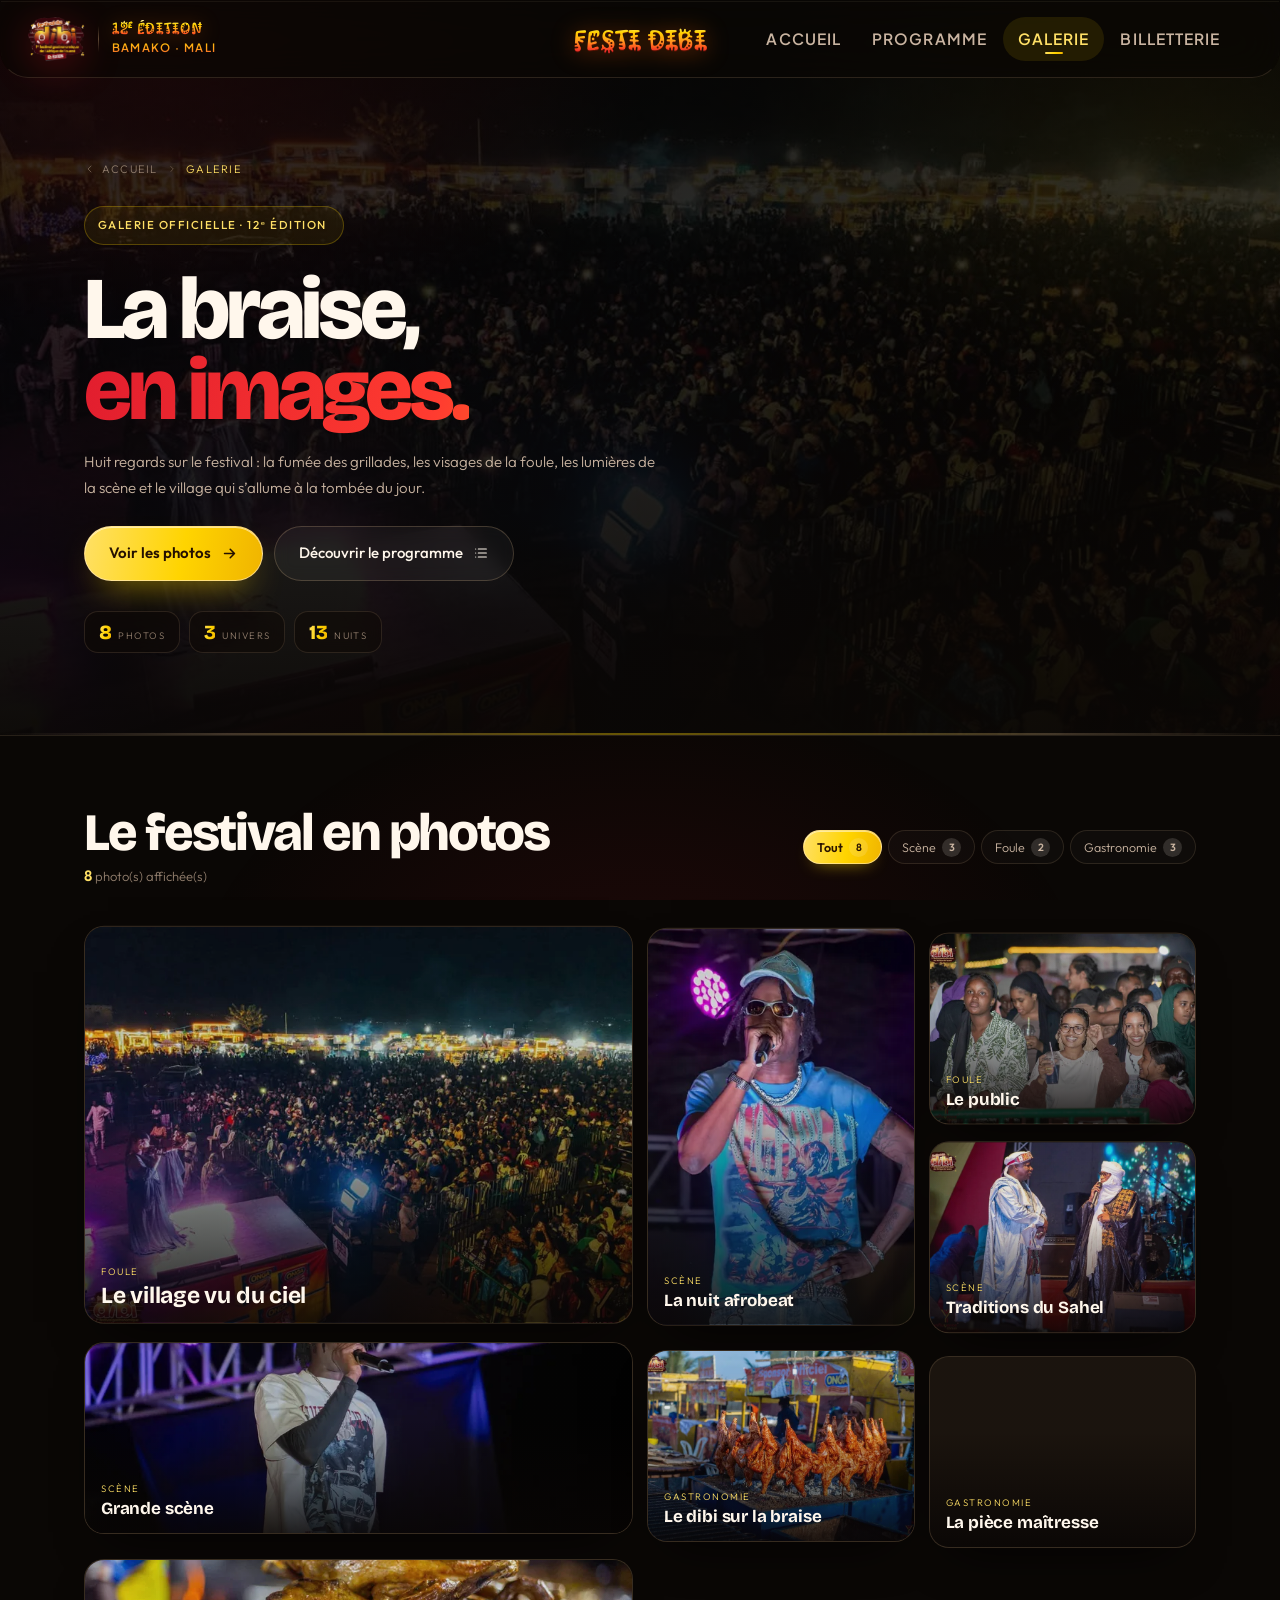
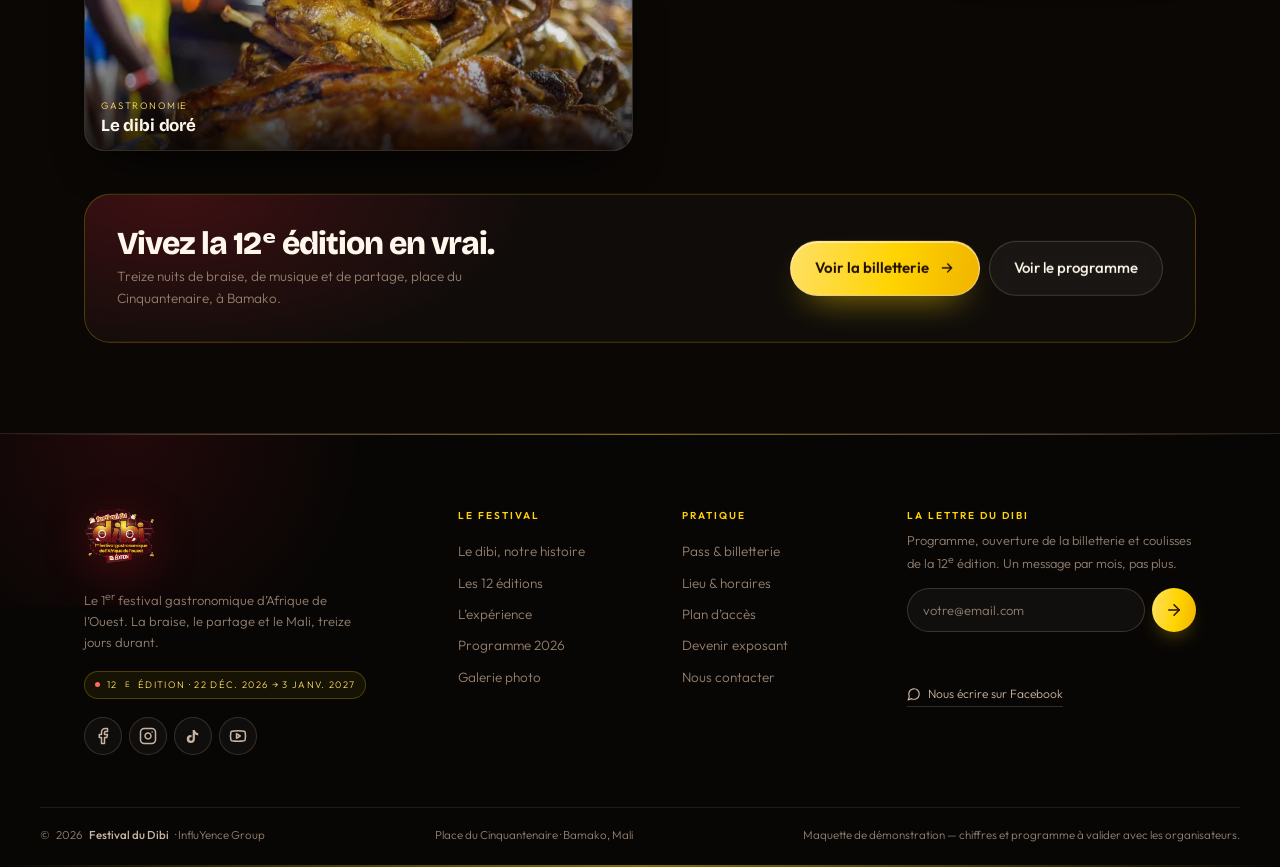
==== commit dc34e48a: "Police Kablammo sur FESTI DIBI et la mention 12e edition" ====
--- a/galerie.html
+++ b/galerie.html
@@ -27,7 +27,7 @@
 
 <link rel="preconnect" href="https://fonts.googleapis.com">
 <link rel="preconnect" href="https://fonts.gstatic.com" crossorigin>
-<link href="https://fonts.googleapis.com/css2?family=Plus+Jakarta+Sans:wght@500;600;700;800&family=Bricolage+Grotesque:opsz,wght@12..96,400;12..96,600;12..96,700;12..96,800&family=Outfit:wght@300;400;500;600&display=swap" rel="stylesheet">
+<link href="https://fonts.googleapis.com/css2?family=Kablammo&family=Plus+Jakarta+Sans:wght@500;600;700;800&family=Bricolage+Grotesque:opsz,wght@12..96,400;12..96,600;12..96,700;12..96,800&family=Outfit:wght@300;400;500;600&display=swap" rel="stylesheet">
 
 <link rel="preload" as="image" href="assets/photos/aerial-1600.webp" imagesrcset="assets/photos/aerial-800.webp 800w, assets/photos/aerial-1600.webp 1600w" imagesizes="100vw">
 
--- a/css/header.css
+++ b/css/header.css
@@ -50,10 +50,10 @@
 .sh__name{
   position:absolute;left:50%;top:50%;
   transform:translate(-50%,-50%);
-  font-family:"Plus Jakarta Sans",var(--font-display),sans-serif;
-  font-weight:800;
-  font-size:clamp(22px,2.2vw,30px);
-  letter-spacing:.02em;
+  font-family:"Kablammo",var(--font-display),cursive;
+  font-weight:400;
+  font-size:clamp(24px,2.2vw,32px);
+  letter-spacing:.01em;
   text-transform:uppercase;
   line-height:1;
   background:linear-gradient(180deg,#FFF0A8 0%,#FFD400 26%,#FF9A1F 58%,#FF5A1F 78%,#E11D2E 100%);
@@ -95,8 +95,8 @@
 
 .sh__tagline{display:grid;gap:2px;min-width:0}
 .sh__tagline b{
-  font-family:"Plus Jakarta Sans",var(--font-display),sans-serif;
-  font-size:15px;font-weight:700;letter-spacing:.1em;text-transform:uppercase;
+  font-family:"Kablammo",var(--font-display),cursive;
+  font-size:16px;font-weight:400;letter-spacing:.02em;text-transform:uppercase;
   line-height:1.05;
   background:linear-gradient(180deg,#FFF0A8 0%,#FFD400 26%,#FF9A1F 58%,#FF5A1F 78%,#E11D2E 100%);
   -webkit-background-clip:text;background-clip:text;
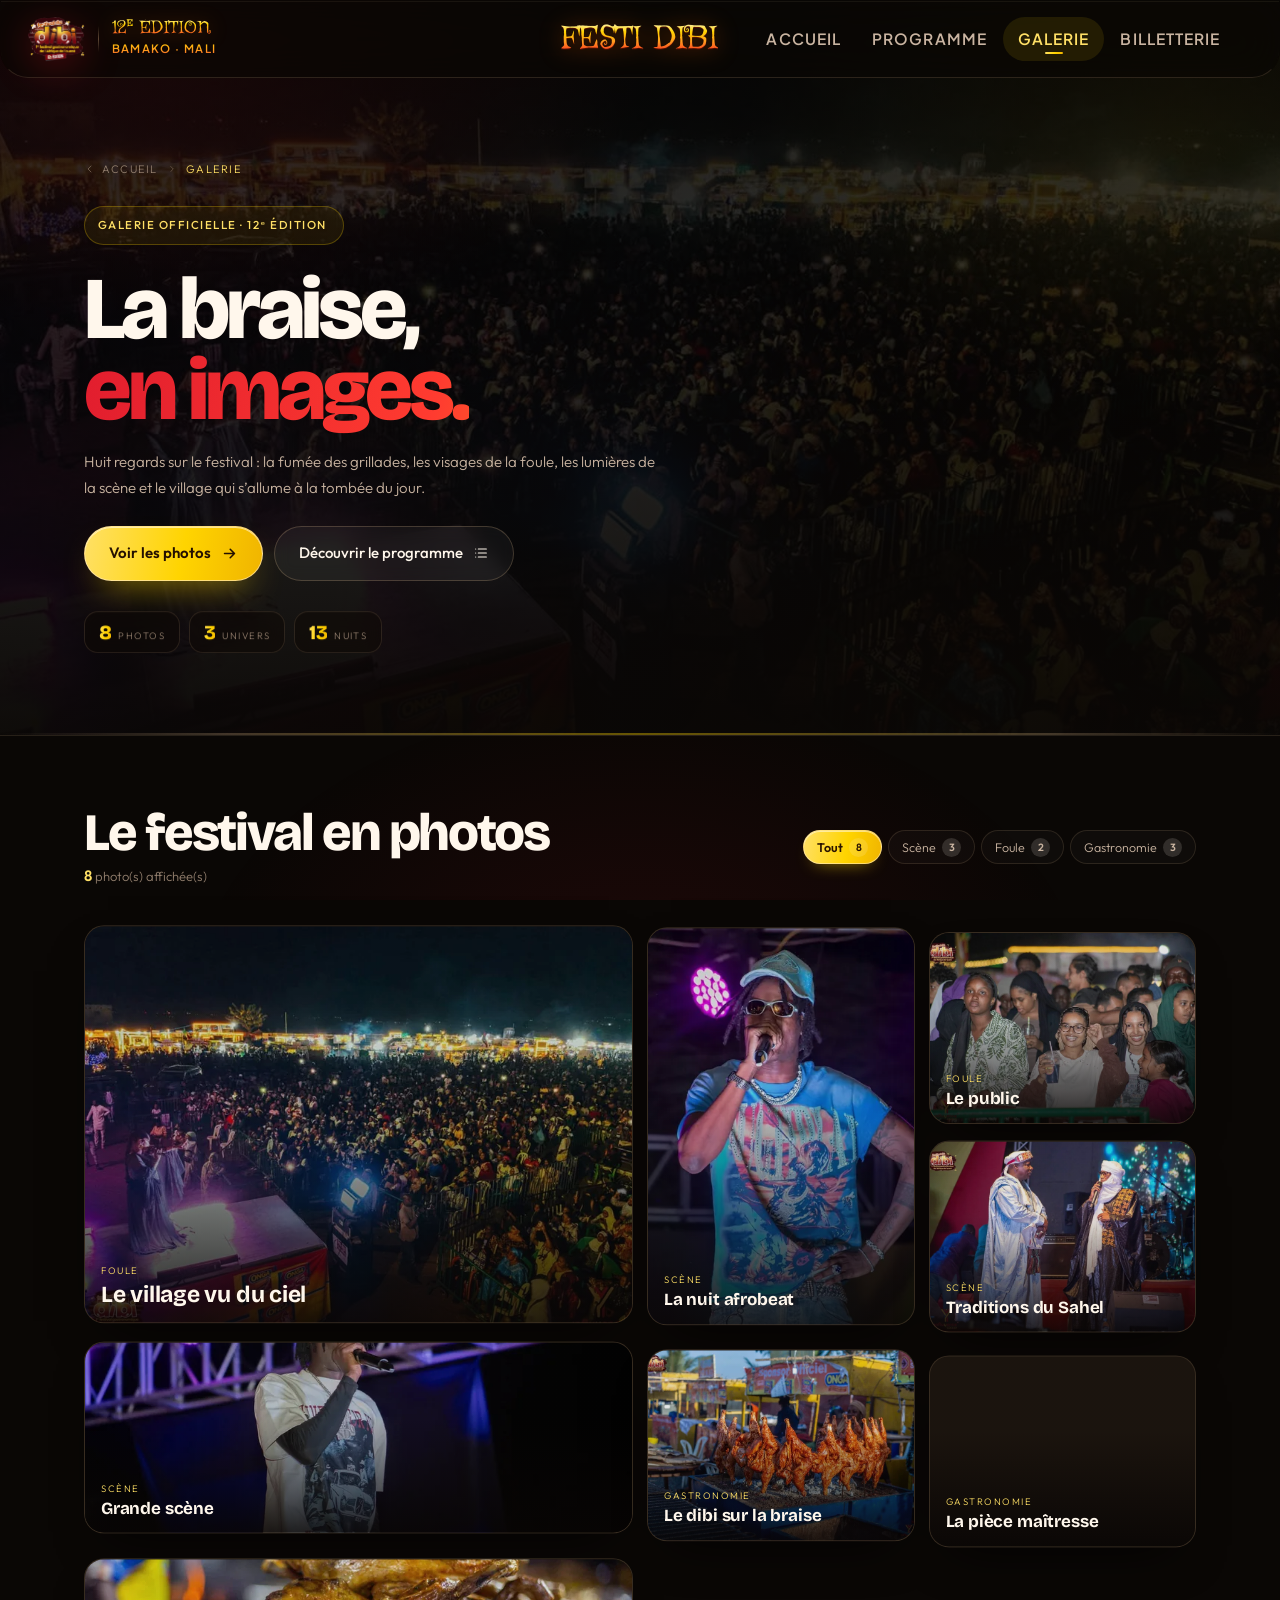
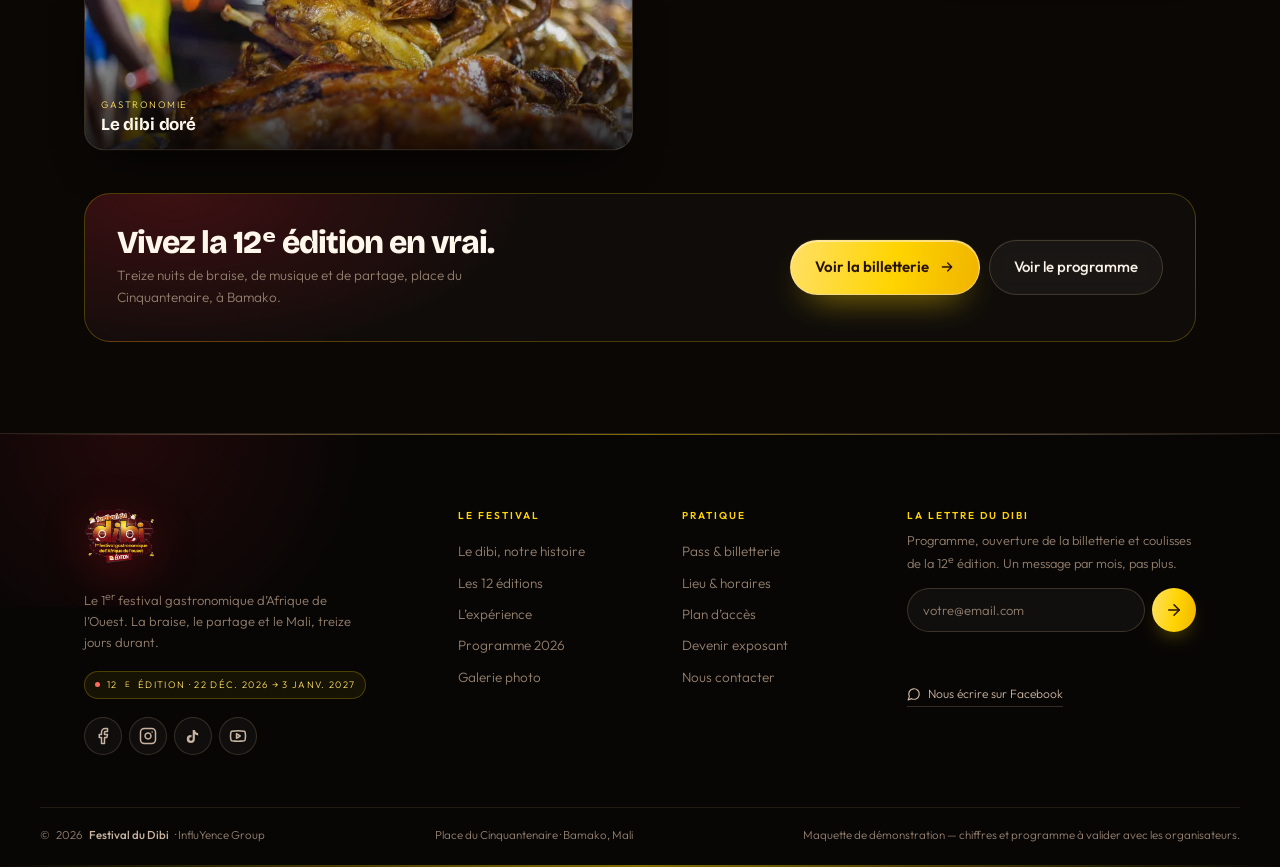
==== commit 93301530: "Police Griffy a la place de Kablammo sur FESTI DIBI et la mention 12e edition" ====
--- a/galerie.html
+++ b/galerie.html
@@ -27,7 +27,7 @@
 
 <link rel="preconnect" href="https://fonts.googleapis.com">
 <link rel="preconnect" href="https://fonts.gstatic.com" crossorigin>
-<link href="https://fonts.googleapis.com/css2?family=Kablammo&family=Plus+Jakarta+Sans:wght@500;600;700;800&family=Bricolage+Grotesque:opsz,wght@12..96,400;12..96,600;12..96,700;12..96,800&family=Outfit:wght@300;400;500;600&display=swap" rel="stylesheet">
+<link href="https://fonts.googleapis.com/css2?family=Griffy&family=Plus+Jakarta+Sans:wght@500;600;700;800&family=Bricolage+Grotesque:opsz,wght@12..96,400;12..96,600;12..96,700;12..96,800&family=Outfit:wght@300;400;500;600&display=swap" rel="stylesheet">
 
 <link rel="preload" as="image" href="assets/photos/aerial-1600.webp" imagesrcset="assets/photos/aerial-800.webp 800w, assets/photos/aerial-1600.webp 1600w" imagesizes="100vw">
 
--- a/css/header.css
+++ b/css/header.css
@@ -50,10 +50,10 @@
 .sh__name{
   position:absolute;left:50%;top:50%;
   transform:translate(-50%,-50%);
-  font-family:"Kablammo",var(--font-display),cursive;
+  font-family:"Griffy",var(--font-display),cursive;
   font-weight:400;
-  font-size:clamp(24px,2.2vw,32px);
-  letter-spacing:.01em;
+  font-size:clamp(26px,2.4vw,34px);
+  letter-spacing:.02em;
   text-transform:uppercase;
   line-height:1;
   background:linear-gradient(180deg,#FFF0A8 0%,#FFD400 26%,#FF9A1F 58%,#FF5A1F 78%,#E11D2E 100%);
@@ -95,8 +95,8 @@
 
 .sh__tagline{display:grid;gap:2px;min-width:0}
 .sh__tagline b{
-  font-family:"Kablammo",var(--font-display),cursive;
-  font-size:16px;font-weight:400;letter-spacing:.02em;text-transform:uppercase;
+  font-family:"Griffy",var(--font-display),cursive;
+  font-size:17px;font-weight:400;letter-spacing:.03em;text-transform:uppercase;
   line-height:1.05;
   background:linear-gradient(180deg,#FFF0A8 0%,#FFD400 26%,#FF9A1F 58%,#FF5A1F 78%,#E11D2E 100%);
   -webkit-background-clip:text;background-clip:text;
